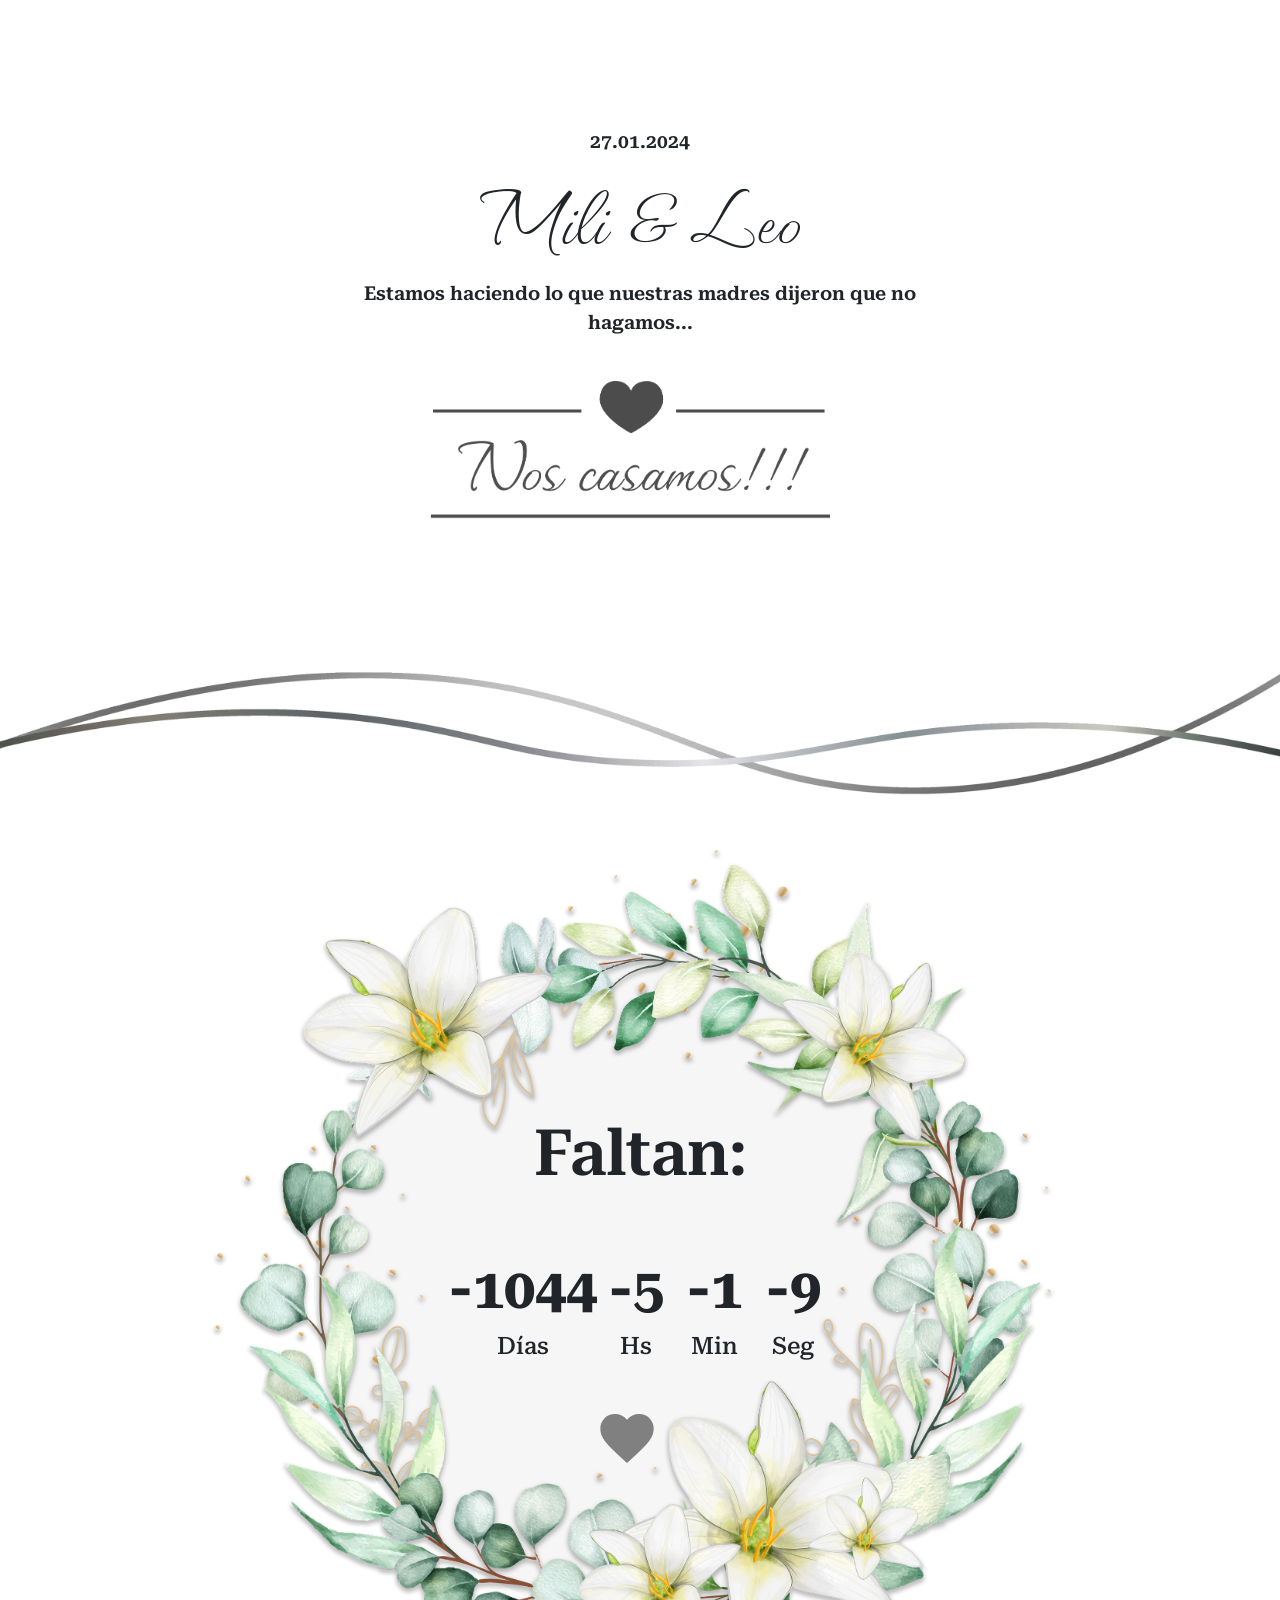
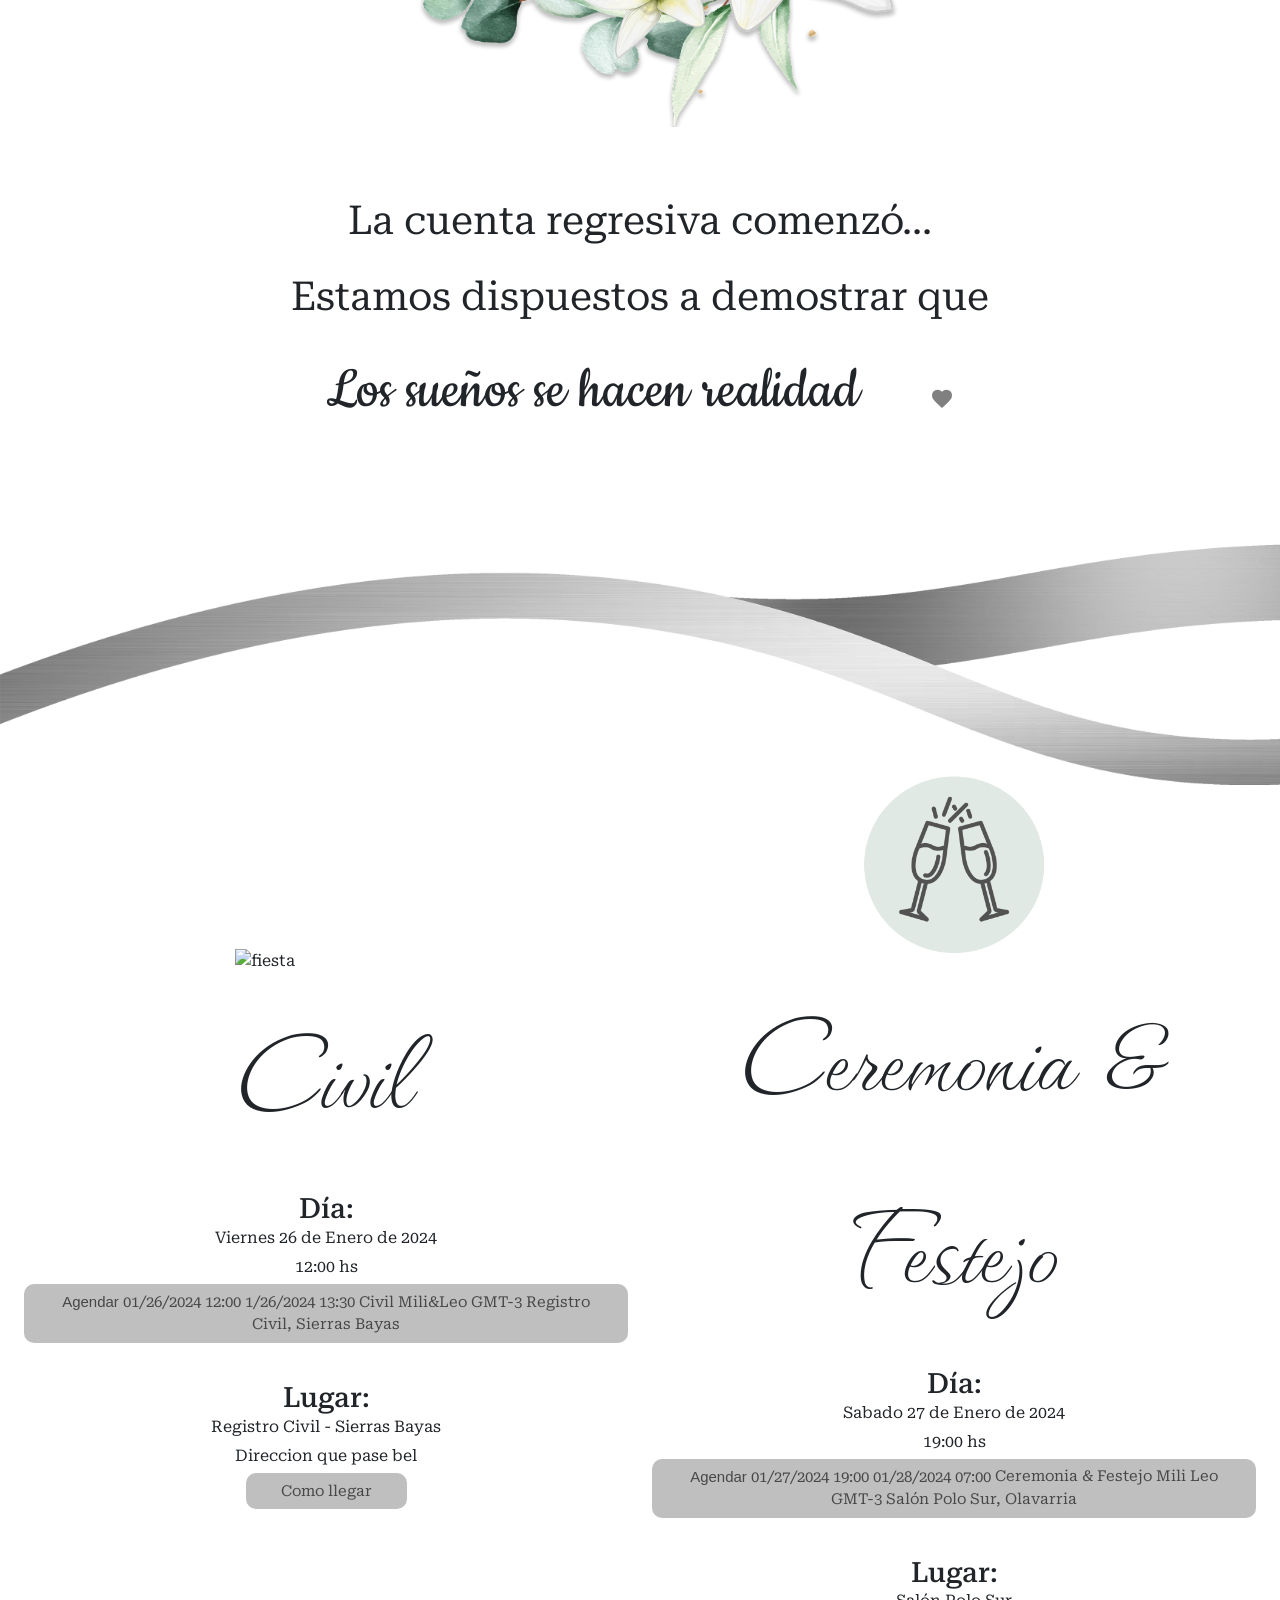
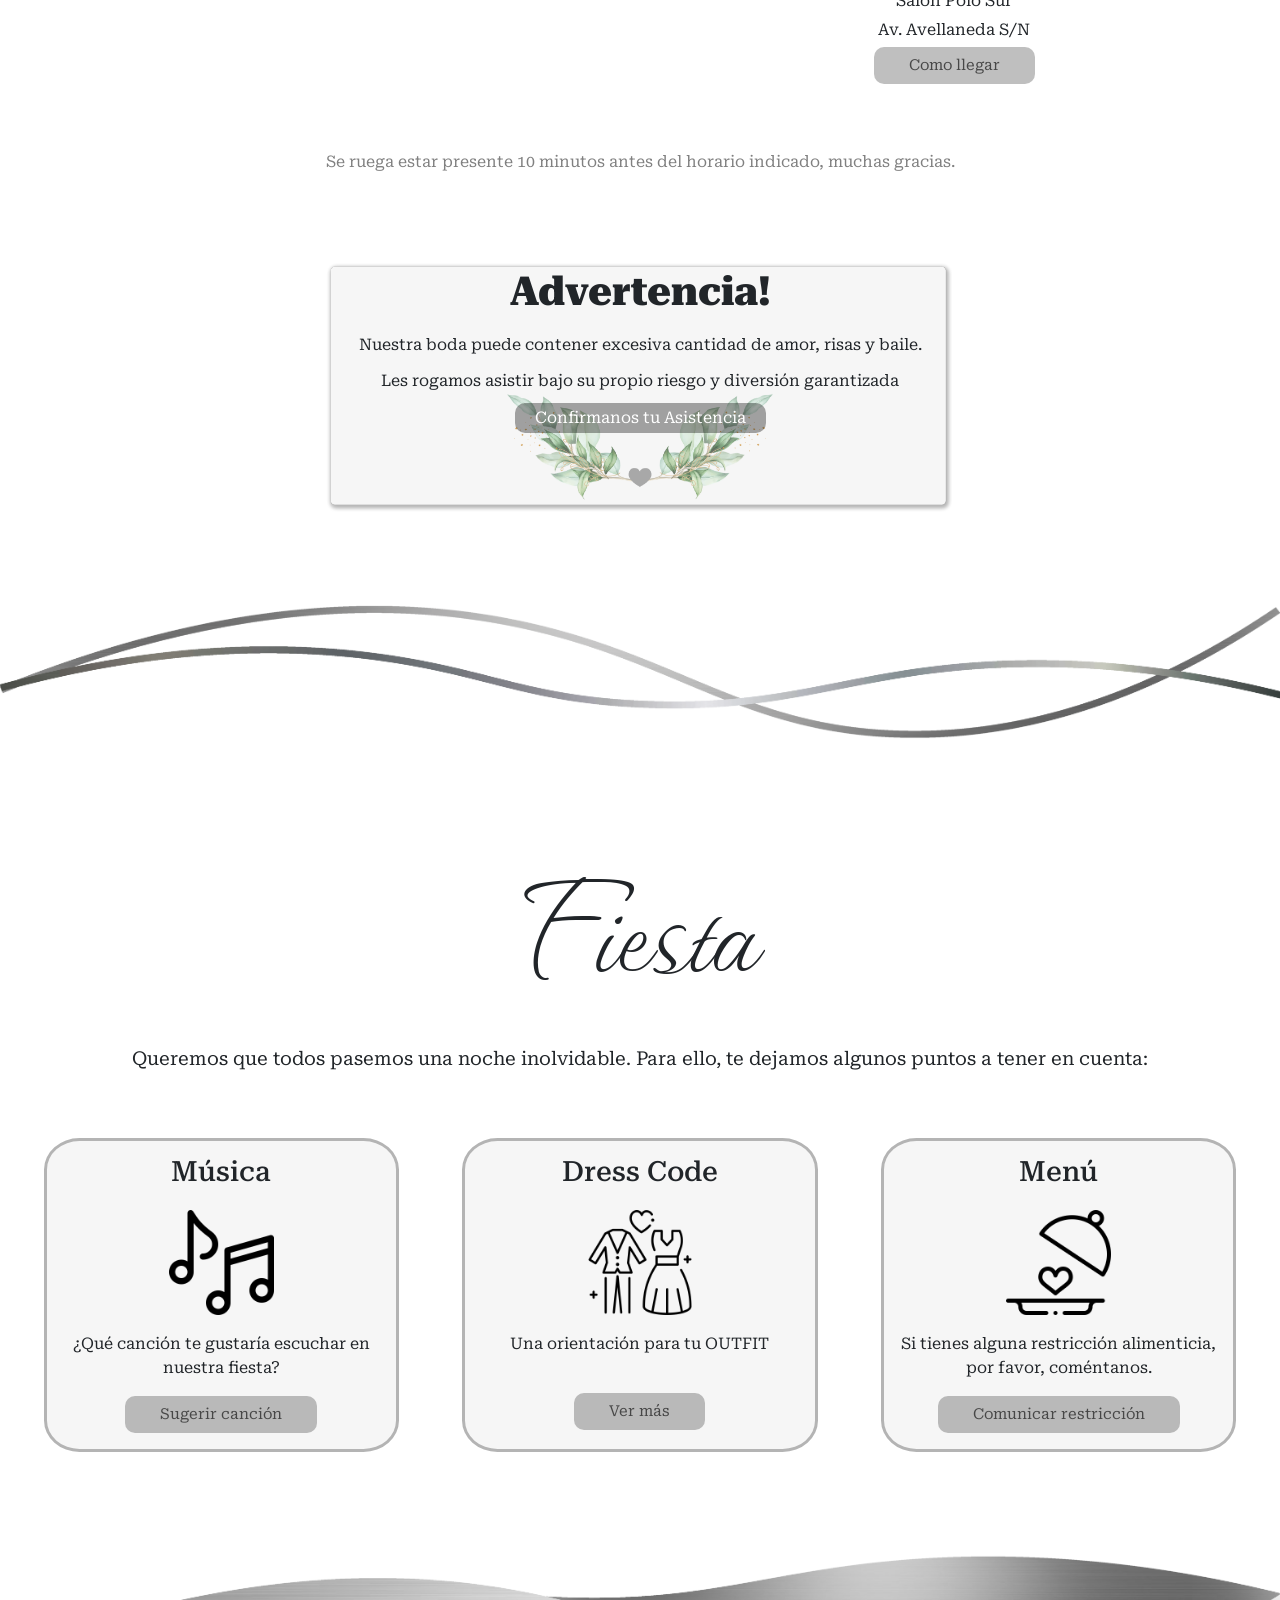
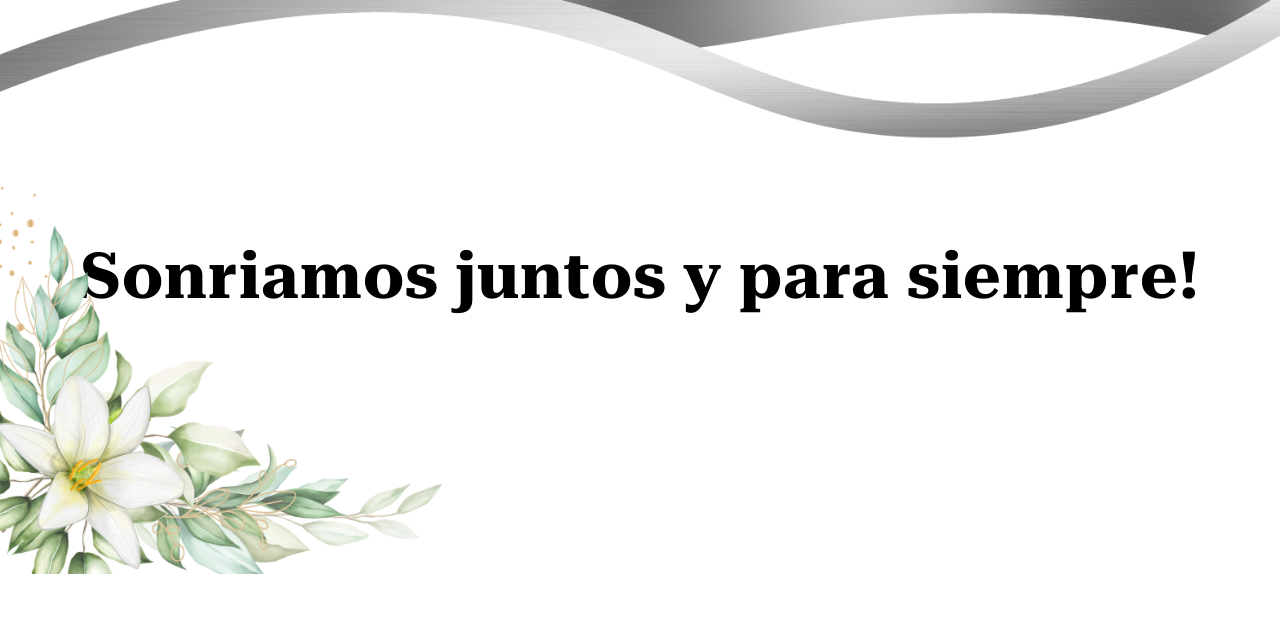
==== index.html @ 37aa529d "Initial commit" ====
<!DOCTYPE html>
<html lang="es">
<head>
    <meta charset="UTF-8">
    <meta name="viewport" content="width=device-width, initial-scale=1.0">
    <title>Mili&Leo</title>
    <link rel="stylesheet" href="css/bootstrap.min.css">
    <link rel="shortcut icon" href="Imagenes/Favicon.png" type="image/x-icon">
    <link rel="preconnect" href="https://fonts.googleapis.com">
    <link rel="preconnect" href="https://fonts.gstatic.com" crossorigin>
    <link rel="preconnect" href="https://fonts.googleapis.com">
<link rel="preconnect" href="https://fonts.gstatic.com" crossorigin>
<link rel="preconnect" href="https://fonts.googleapis.com">
<link rel="preconnect" href="https://fonts.gstatic.com" crossorigin>
<link href="https://fonts.googleapis.com/css2?family=Dancing+Script&family=Roboto+Serif:opsz@8..144&family=Roboto:wght@300&family=Waterfall&family=Cookie&display=swap" rel="stylesheet">
    <link rel="preconnect" href="https://fonts.googleapis.com">
    <link rel="preconnect" href="https://fonts.gstatic.com" crossorigin>
    <!-- AddEvent script -->
    <script type="text/javascript" src="https://cdn.addevent.com/libs/atc/1.6.1/atc.min.js" async defer></script>
    <!-- Include: AddEvent theme css -->
    <link rel="stylesheet" href="https://cdn.addevent.com/libs/atc/themes/fff-theme-6/theme.css" type="text/css" media="all" />
    <link rel="stylesheet" href="estilos.css">
    <link rel="stylesheet" href="mediaquery.css">
</head>
<body>
    <div class="preloader">
        <img src="Imagenes/loader.gif" alt="Loading..." class="preloader-gif">
    </div>
    <section class="portada">
     <div class="portada-container">
            <span class="fecha">
                27.01.2024
            </span>
            <h1 class="nombre">
                Mili & Leo
            </h1>
            <div class="frase">Estamos haciendo lo que nuestras madres dijeron que no hagamos...</div>
            <img src="Imagenes/nos-casamos.png" alt="" class="img-fluid" id="nos-casamos">
        </div>
    </section>
    <section class="contador">
        <div class="timer">
            <div class="contenido">
            <p class="falta">Faltan:</p>
            <div class="container-horario">
                <div class="container-dia">
                    <h3 class="dias">TM</h3>
                    <h4 class="dias-texto">Días</h4>
                </div>
                <div class="container-hora">
                    <h3 class="horas">TM</h3>
                    <h4 class="horas-texto">Hs</h4>
                </div>
                <div class="container-minutos">
                    <h3 class="minutos">TM</h3>
                    <h4 class="minutos-texto">Min</h4>
                </div>
                <div class="container-segundos">
                    <h3 class="segundos">TM</h3>
                    <h4 class="segundos-texto">Seg</h4>
                </div>
            </div>
            <img src="Imagenes/heart.svg" alt="" class="img-fluid" id="heart-icon">
            </div>
        </div>
        <div class="phrases">
            <p class="bottom-timer-prhase">La cuenta regresiva comenzó...</p>
            <p class="bottom-timer-prhase">Estamos dispuestos a demostrar que</p>
            <div class="cookie-div">
                <p  class="cookie">Los sueños se hacen realidad</p>
                <img src="Imagenes/heart.svg" alt="" class="img-fluid" id="heart-icon-phrase">
            </div>
        </div>
    </section>
    <section class="lugares">
        <img src="Imagenes/divisor-image.png" alt="" class="divisor-mq">
        <div class="row container-fluid" id="columnas-lugares">
           <div class="primario col-lg-6 col-md-6 col-sm-12 d-flex flex-column justify-content-center align-items-center" id="container-1">
                <img src="Imagenes/civil3.png" alt="fiesta" class="img-fluid" style="width: 30%; height: auto;">
                <p class="boot-title" id="civil-title">Civil</p>
                <h3 class="dia">
                    Día:
                </h3>
                <p class="dia-exp">
                    Viernes 26 de Enero de 2024
                </p>
                <p class="dia-exp">
                    12:00 hs
                </p>
                <button type="button" class="button-lugares">
                    <div title="Add to Calendar" class="addeventatc" data-styling="none">
                        <span style="color: rgb(71, 71, 71); text-decoration:none; font-size: 15px; font-family: 'Open Sans', sans-serif; font-weight: 500;">Agendar</span>
                        <span class="start">01/26/2024 12:00</span>
                        <span class="end">1/26/2024 13:30</span>
                        <span class="title">Civil Mili&Leo</span>
                        <span class="timezone">GMT-3</span>
                        <span class="location">Registro Civil, Sierras Bayas</span>
                    </div>
                </button>
                <h3 class="lugar">
                    Lugar:
                </h3>
                <p class="lugar-exp">
                    Registro Civil - Sierras Bayas
                </p>
                <p class="direccion">
                    Direccion que pase bel
                </p>
                <a href="https://maps.app.goo.gl/47cMtti1qx45ST428" target="_blank" class="button-lugares-a">
                    <button type="button" class="button-lugares">
                        Como llegar
                    </button>
                </a>
            </div>
            <div class="primario col-lg-6 col-md-6 col-sm-12 d-flex flex-column justify-content-center align-items-center" id="container-2">
                <img src="Imagenes/ceremonia1.png" alt="ceremonia" class="img-fluid" style="width: 30%; height: auto;">
                <p class="boot-title">Ceremonia & Festejo</p>
                <h3 class="dia">
                    Día:
                </h3>
                <p class="dia-exp">
                    Sabado 27 de Enero de 2024
                </p>
                <p class="dia-exp">
                    19:00 hs
                </p>
                <button type="button" class="button-lugares">
                    <div title="Add to Calendar" class="addeventatc" data-styling="none">
                        <span style="color:rgb(71, 71, 71);; text-decoration:none; font-size: 15px; font-family: 'Open Sans', sans-serif; font-weight: 500;">Agendar</span>
                        <span class="start">01/27/2024 19:00</span>
                        <span class="end">01/28/2024 07:00</span>
                        <span class="title">Ceremonia & Festejo Mili Leo</span>
                        <span class="timezone">GMT-3</span>
                        <span class="location">Salón Polo Sur, Olavarria</span>
                    </div>
                </button>
                <h3 class="lugar">
                    Lugar:
                </h3>
                <p class="lugar-exp">
                    Salón Polo Sur
                </p>
                <p class="direc-exp">
                   Av. Avellaneda S/N
                </p>
                <a href="https://maps.app.goo.gl/w1f7Wv3tXp6ydM2b9" target="_blank">
                    <button type="button" class="button-lugares">
                        Como llegar
                    </button>
                </a>

            </div>
        </div>
        <p class="asistencia">Se ruega estar presente 10 minutos antes del horario indicado, muchas gracias.</p>
        <div class="warning">
            <p class="warning-title">Advertencia!</p>
            <p class="warning-description">Nuestra boda puede contener excesiva cantidad de amor, risas y baile.</p>
            <p class="warning-description">Les rogamos asistir bajo su propio riesgo y diversión garantizada</p>
            <a href="https://wa.me/+542284509665" target="_blank">
                <button type="button" class="button-warning">
                    Confirmanos tu Asistencia
                </button>
            </a>  
        </div>
    </section>
    <section class="fiesta">
        <img src="Imagenes/middle-background.png" alt="" class="background-fiesta">
        <div class="fiesta-container">
            <h2 class="fiesta-titulo">Fiesta</h2>
            <p class="fiesta-descripcion">Queremos que todos pasemos una noche inolvidable. Para ello, te dejamos algunos puntos a tener en cuenta:</p>
            <div class="row container-fluid" id="columnas-fiesta">
                <div class="primario col-lg-4 col-md-4 col-sm-12 d-flex flex-column justify-content-center align-items-center" id="cont-fiesta-1">
                    <div class="container-fiesta">
                        <h3 class="title">Música</h3>
                        <img class="img-fluid" src="Imagenes/musica.png" style="width: 30%; margin-bottom: 5%;">
                        <p>¿Qué canción te gustaría escuchar en nuestra fiesta?</p>
                        <a href="https://docs.google.com/spreadsheets/d/1IDUeMhKQA5rpxLl8X-Kp-oGQflWZIFltiNxtpp0yxMY/edit?usp=sharing" target="_blank">
                            <button class="button-lugares">Sugerir canción</button>
                        </a>
                    </div>
                </div>
                <div class="primario col-lg-4 col-md-4 col-sm-12 d-flex flex-column justify-content-center align-items-center" id="cont-fiesta-2">
                    <div class="container-fiesta">
                        <h3 class="title">Dress Code</h3>
                        <img class="img-fluid" src="Imagenes/dress code2.png" style="width: 30%; margin-bottom: 5%;">
                        <p>Una orientación para tu OUTFIT</p>
                        <button type="button" id="button-vermas" class="button-lugares" data-bs-toggle="modal" data-bs-target="#exampleModal">
                            Ver más
                        </button>
                        <div class="modal fade" id="exampleModal" tabindex="-1" aria-labelledby="exampleModalLabel" aria-hidden="true">
                            <div class="modal-dialog">
                            <div class="modal-content">
                                <div class="modal-header">
                                <h1 class="modal-title fs-5" id="exampleModalLabel">DRESS CODE</h1>
                                </div>
                                <div class="modal-body">
                                La modalidad de vestuario es formal.
                                </div>
                                <div class="modal-footer">
                                <button type="button" class="button-lugares" data-bs-dismiss="modal">Cerrar</button>
                                </div>
                            </div>
                            </div>
                        </div>
                    </div>
                </div>
                <div class="primario col-lg-4 col-md-4 col-sm-12 d-flex flex-column justify-content-center align-items-center">   
                        <div class="container-fiesta">
                            <h3 class="title">Menú</h3>
                            <img class="img-fluid" src="Imagenes/Comida.png" style="width: 30%; margin-bottom: 5%;">
                            <p>Si tienes alguna restricción alimenticia, por favor, coméntanos.</p>
                            <a href="https://wa.me/+542284509665" target="_blank">
                                <button class="button-lugares">Comunicar restricción</button>
                            </a>
                        </div>
                    </div>
                </div>
        </div>
    </section>
    <section class="foot">
        <img src="Imagenes/divisor-image.png" alt="" class="img-fluid" id="first-footer-img">
        <p class="descripcion-footer">
            Sonriamos juntos y para siempre!
        </p>
        <img src="Imagenes/flor-15.png" alt="" class="img-fluid" id="footer-img">
    </section>

    <script src="js/bootstrap.min.js"></script>    
    <script src="script.js"></script>

</body>
</html>
---- estilos.css ----
*{
    margin: 0;
    padding: 0;
    box-sizing: border-box;
    font-family: 'Roboto Serif', serif;
}

.preloader {
    position: fixed;
    top: 0;
    left: 0;
    width: 100%;
    height: 100vh;
    background-color: #fff;
    display: flex;
    justify-content: center;
    align-items: center;
    z-index: 9999;
}

.preloader-gif {
    height: 80%;
}

.content {
    display: none;
}

.portada {
    height: 100vh;
    background-image: url(Imagenes/portada-background.jpg);
    background-size: cover;
    height: 100%;
    background-position: center;
    display: flex;
    flex-direction: column;
    justify-content: center;
    align-items: center;
    margin-bottom: 2%;
}


.portada-container{
    padding-top: 10%;
    padding-bottom: 10%;
    display: flex;
    align-items: center;
    justify-content: center;
    flex-direction: column;
}

.frase,
.fecha{
    font-family: 'Roboto Serif', serif;
    width: 80%;
    text-align: center;
    font-size: 1.2em;
    font-weight: 600;
    letter-spacing: 4%;
}

.frase{
    width: 50%;
}

.nombre{
    font-family: 'Waterfall', cursive;
    font-size: 6rem;
}

#nos-casamos{
    height: 40%;
    width: 40%;
}

.contador {
    margin-top: -6.5%;
    background-image: url(Imagenes/second-background.png);
    background-size: 100% 100%;
    background-position: center;
    display: flex;
    flex-direction: column;
    justify-content: center;
    align-items: center;
}

.phrases{
    display: flex;
    flex-direction: column;
}


.timer {
    background-image: url(Imagenes/time-circle.png);
    background-size: contain;
    background-repeat: no-repeat;
    background-position: center center;
    width: 100%;
    height: 100%;
    padding-top: 20%;
    padding-bottom: 20%;
    margin-top: 15%;
    display: flex;
    justify-content: center;
    align-items: center;
    flex-direction: column;
    margin-bottom: 5%;

}

.contenido{
    display: flex;
    flex-direction: column;
    align-items: center;
    width: 100%;
}

.falta{
    font-weight: 600;
    font-size: 4rem;
}

.container-horario{
    display: flex;
    justify-content: space-between;
    width: 30%;
    margin: 3% 0;
    text-align: center;
}

.container-dia,
.container-hora,
.container-minutos,
.container-segundos {
    width: 40%;
    text-align: center;
}

.dias, .horas, .minutos, .segundos{
    font-size: 3.5rem;
    font-weight: 700;
}

#heart-icon{
    fill: gray;
    width: 7%;
    padding-right: 2%;
}

.bottom-timer-prhase{
    font-family: 'Roboto Serif', serif;
    font-size: 2.5rem;
    letter-spacing: 2%;
    text-align: center;
}

.cookie-div{
    display: flex;
    flex-direction: row;
    justify-content: space-around;
}

.cookie{
    font-family: 'Cookie', cursive;
    font-size: 4rem;
}

.lugares{
    margin-top: 5%;
    background-image: url(Imagenes/section-lugares.jpg);
    background-size: cover;
    display: flex;
    flex-direction: column;
    align-items: center;
    justify-content: center;
    padding-top: 20%;
}

.divisor-mq{
    display: none;
}

.boot-title{
    font-family: 'Waterfall', cursive;
    font-size: 8rem;
    text-align: center;
}

#columnas-lugares{
    display: flex;
    justify-content: space-evenly;
}

.api-change{
    color: white;
}

.button-lugares{
    background-color: rgba(0, 0, 0, 0.25);
    border: none;
    text-decoration: none;
    color: rgb(71, 71, 71);
    padding: 7px 35px;
    border-radius: 10px;
    margin-bottom: 1rem;
    transition: 0.25s;
    font-size: 15px;
}

.button-lugares:hover{
    background-color: rgba(0, 0, 0, 0.45);
    text-decoration: none;
}

.button-lugares:active{
    background-color: rgba(0, 0, 0, 0.65);
    text-decoration: none;
}

.button-lugares-a{
    color: white;
    text-decoration: none;
}

.lugares p{
    margin-bottom: 5px;
}

.lugares h3{
    margin-bottom: 0px;
    margin-top: 22px;
}

.asistencia{
    align-self: center;
    vertical-align:middle;
    font-size: 1rem;
    margin: 50px;
    color: gray;
}

.warning{
    width: 50%;
    background-image: url(Imagenes/warning.png);
    background-position: center;
    background-size: contain;
    background-repeat: no-repeat;
    display: flex;
    flex-direction: column;
    align-items: center;
    margin-top: 5%;
    padding-bottom: 6%;
}

.warning-title{
    font-weight: 800;
    font-size: 2.5rem;
    padding-top: 3%;
}

.warning-description{
    margin-top: 1%;
}

.button-warning{
    margin-top: 2%;
    margin-bottom: 6%;
    background-color: rgba(0, 0, 0, 0.35);
    color: white;
    border: none;
    border-radius: 10px;
    padding: 3px 20px;
}


.background-fiesta{
    width: 100%;
    margin-top: 6%;
    margin-bottom: 6%;
}

.fiesta{
    background-color: white;
    padding-bottom: 8%;
}

.fiesta-container{
    display: flex;
    flex-direction: column;
    align-items: center;
    justify-content: center;
}

.fiesta-titulo{
    font-size: 10rem;
    margin-bottom: 2%;
    font-family: 'Waterfall', cursive;
}

.fiesta-descripcion{
    font-size: 1.2rem;
    margin-bottom: 5%;
}

.container-fiesta{
    background-color: rgba(246, 246, 246, 1);
    display: flex;
    border: rgb(180, 180, 180);
    border-style: solid;
    flex-direction: column;
    align-items: center;
    justify-content:start;
    border-radius: 10%;
    width: 90%;
    flex: 1;
}

.title{
    padding-top: 4%;
    padding-bottom: 4%;
}

.container-fiesta p{
    padding-left: 2%;
    padding-right: 2%;
    text-align: center;
}

#button-vermas{
    margin-top: 6%;
}

.descripcion-footer{
    font-weight: 700;
    margin: 0;
    text-align: center;
    font-size: 4rem;
    color: black;
    padding: 7% 5%;
    letter-spacing: 1.2px;
}

#footer-img{
    width: 35%;
    margin-top: -20%;
}
---- mediaquery.css ----
@media (max-width: 767px) {
    .preloader {
        position: fixed;
        top: 0;
        left: 0;
        height: 100vh;
        background-color: #fff;
        display: flex;
        justify-content: center;
        align-items: center;
        z-index: 9999;
    }
    
    .preloader-gif {
        height: 50%;
    }
    .portada{
        margin-bottom: 0;
        height: 100vh;
        background-image: url(Imagenes/portada-celu.jpg);
        background-size: cover;
        height: 100%;
        background-position: center;
        display: flex;
        flex-direction: column;
        justify-content: center;
        align-items: center;
        margin-bottom: 2%;
    }
    
    .portada-container{
        height: 100vh;
        padding-top: 25%;
        font-size: 1.2rem;
        text-align: center;
        margin-top: -15%;
    }

    .nombre{
        font-size: 5rem;
    }

    #nos-casamos{
        width: 90%;
        height: 30%;
        margin-top: -5%;
    }

    .frase{
        font-size: 0.7em;
        letter-spacing: 1.5px;
        padding: 5px 40px;
        width: 80%;
    }
    .fecha{
        font-size: 1.1em;
    }

    .contador {
        margin-top: -15%;
        padding-top: 15%;
    }

    .timer {
        padding-top: 20%;
        width: 100%;
        height: 100%;
        background-size: contain;
    }

    .contenido{
        display: flex;
        flex-direction: column;
        padding: 20%;
        width: 100%;
        text-align: center;
        align-items: center;
        justify-content: center;
    }

    .falta{
        font-size: 1.5rem;
        padding-left: 4%;
        margin-bottom: 0;
        margin-top: -4%;
    }

    .container-horario{
        width: 70%;
    }
    
    
    #heart-icon{
        fill: gray;
        width: 10%;
        margin-top: 0;
        padding: 0;
    }

    .container-dia,
    .container-hora,
    .container-minutos,
    .container-segundos {
        width: 50%;
        letter-spacing: 0.5px;
    }

    .dias, .horas, .minutos, .segundos{
        font-size: 1.4rem;
    }

    h4{
        font-size: 1rem;
    }
     
    #heart-icon-phrase{
        width: 10%;
        padding-left: 2%;
    }

    .phrases{
        width: 100%;
    }

    .bottom-timer-prhase{
        font-size: 1.1rem;
    }

    .cookie{
        font-size: 2.3rem;
        margin-bottom: 0;
    }

    .lugares{
        padding-top: 10%;
        background: none;
    }

    .divisor-mq{
        display: block;
        width: 100%;
        margin-bottom: 10%;
    }

    .boot-title{
        font-size: 5rem;
        line-height: 0.8;
    }

    #civil-title{
        margin-top: 4%;
    }

    h3.dia{
        margin-top: 5%;
    }

    #container-1{
        margin-bottom: 20%;
    }

    #container-2{
        margin-bottom: 5%;
    }

    .asistencia{
        text-align: center;
        margin-top: 5%;
    }

    .warning{
        padding: 5% 1%;
        align-items: center;
        text-align: center;
        width: 90%;
        background-image: url(Imagenes/warningcelu.png);
        background-size: cover;
    }

    .warning-title{
        font-size: 1.8rem;
    }

    .warning-description{
        font-size: 1rem;
        padding: 0% 3%;
    }

    .button-warning{
        margin: 1%;
        font-size: 1rem;
        width: 100%;
        margin-bottom: 30%;
    }



    .background-fiesta{
       margin-top: 20%;
       margin-bottom: 20%;

    }

    .fiesta-titulo{
        font-size: 6rem;
    }

    .fiesta-descripcion{
        text-align: center;
        padding: 5% 5%;
        font-size: 1rem;
    }

    #cont-fiesta-1, #cont-fiesta-2{
        margin-bottom: 10%;
    }

    .foot{
        margin-top: 20%;
        width: 100%;
        height: 100%;

    }

    #first-footer-img{
        width: 100%;
    }

    #footer-img{
        width: 70%;
        margin-top: -22%;
    }

    .descripcion-footer{
        margin-top: 10%;
        font-size: 1rem;
        text-align: center;
    }

}

@media (min-width: 768px) and (max-width: 1024px) {
    .preloader {
        position: fixed;
        top: 0;
        left: 0;
        height: 100vh;
        background-color: #fff;
        display: flex;
        justify-content: center;
        align-items: center;
        z-index: 9999;
    }
    
    .preloader-gif {
        height: 50%;
    }
    .portada{
        margin-bottom: 0;
        height: 100vh;
        background-image: url(Imagenes/portada-celu.jpg);
        background-size: cover;
        height: 100%;
        background-position: center;
        display: flex;
        flex-direction: column;
        justify-content: center;
        align-items: center;
        margin-bottom: 2%;
    }
    
    .portada-container{
        height: 100vh;
        font-size: 1.2rem;
        text-align: center;
    }

    .nombre{
        font-size: 7rem;
    }

    #nos-casamos{
        width: 80%;
        height: 40%;
    }

    .frase{
        font-size: 1.4rem;
        letter-spacing: 1.5px;
        padding: 5px 40px;
        width: 80%;
    }
    .fecha{
        font-size: 1.5rem;
    }

    .contador {
        margin-top: -12%;
        padding-top: 15%;
    }

    .timer {
        padding-top: 20%;
        width: 100%;
        height: 100%;
        background-size: contain;
        padding-bottom: 5%;
    }

    .contenido{
        display: flex;
        flex-direction: column;
        padding: 20%;
        padding-top: 10%;
        width: 100%;
        text-align: center;
        align-items: center;
        justify-content: center;
    }

    .falta{
        font-size: 2rem;
        padding-left: 4%;
        margin-bottom: 0;
        margin-top: -4%;
    }

    .container-horario{
        width: 70%;
    }
    
    
    #heart-icon{
        fill: gray;
        width: 10%;
        margin-top: 0;
        padding: 0;
    }

    .container-dia,
    .container-hora,
    .container-minutos,
    .container-segundos {
        width: 50%;
        letter-spacing: 0.5px;
    }

    .dias, .horas, .minutos, .segundos{
        font-size: 2.5rem;
    }

    h4{
        font-size: 2rem;
    }
     
    #heart-icon-phrase{
        width: 10%;
        padding-left: 2%;
    }

    .phrases{
        width: 100%;
    }

    .bottom-timer-prhase{
        font-size: 2rem;
    }

    .cookie{
        font-size: 4rem;
        margin-bottom: 0;
    }

    .cookie-div{
        align-self: center;
        width: 80%;
    }

    .lugares{
        padding-top: 10%;
        background: none;
    }

    .divisor-mq{
        display: block;
        width: 100%;
        margin-bottom: 10%;
    }

    .boot-title{
        font-size: 5rem;
        line-height: 0.8;
    }

    #civil-title{
        margin-top: 4%;
    }


    #container-1, #container-2 {
        margin-bottom: 10%;
    }

    .asistencia{
        text-align: center;
        margin-top: -5%;
    }

    .warning{
        width: 100%;
    }

    .warning-title{
        margin-top: 5%;
        font-size: 2rem;
    }

    .warning-description{
        text-align: center;
        font-size: 1.3rem;
        width: 88%;
    }

    .button-warning{
        margin: 1%;
        font-size: 1.5rem;
        width: 100%;
        margin-bottom: 30%;
    }

    .background-fiesta{
       margin-top: 10%;
       margin-bottom: 5%;

    }

    .fiesta-titulo{
        font-size: 9rem;
    }

    .fiesta-descripcion{
        text-align: center;
        padding: 3% 3%;
        font-size: 1.5rem;
    }


    .fiesta .button-lugares{
        font-size: 0.8rem;
        align-self: center;
        padding: 4% 10%;
    }

    .foot{
        margin-top: 10%;
        width: 100%;
        height: 100%;

    }

    #first-footer-img{
        width: 100%;
    }

    #footer-img{
        width: 70%;
        margin-top: -22%;
    }

    .descripcion-footer{
        margin-top: 10%;
        font-size: 2rem;
        text-align: center;
    }
  }
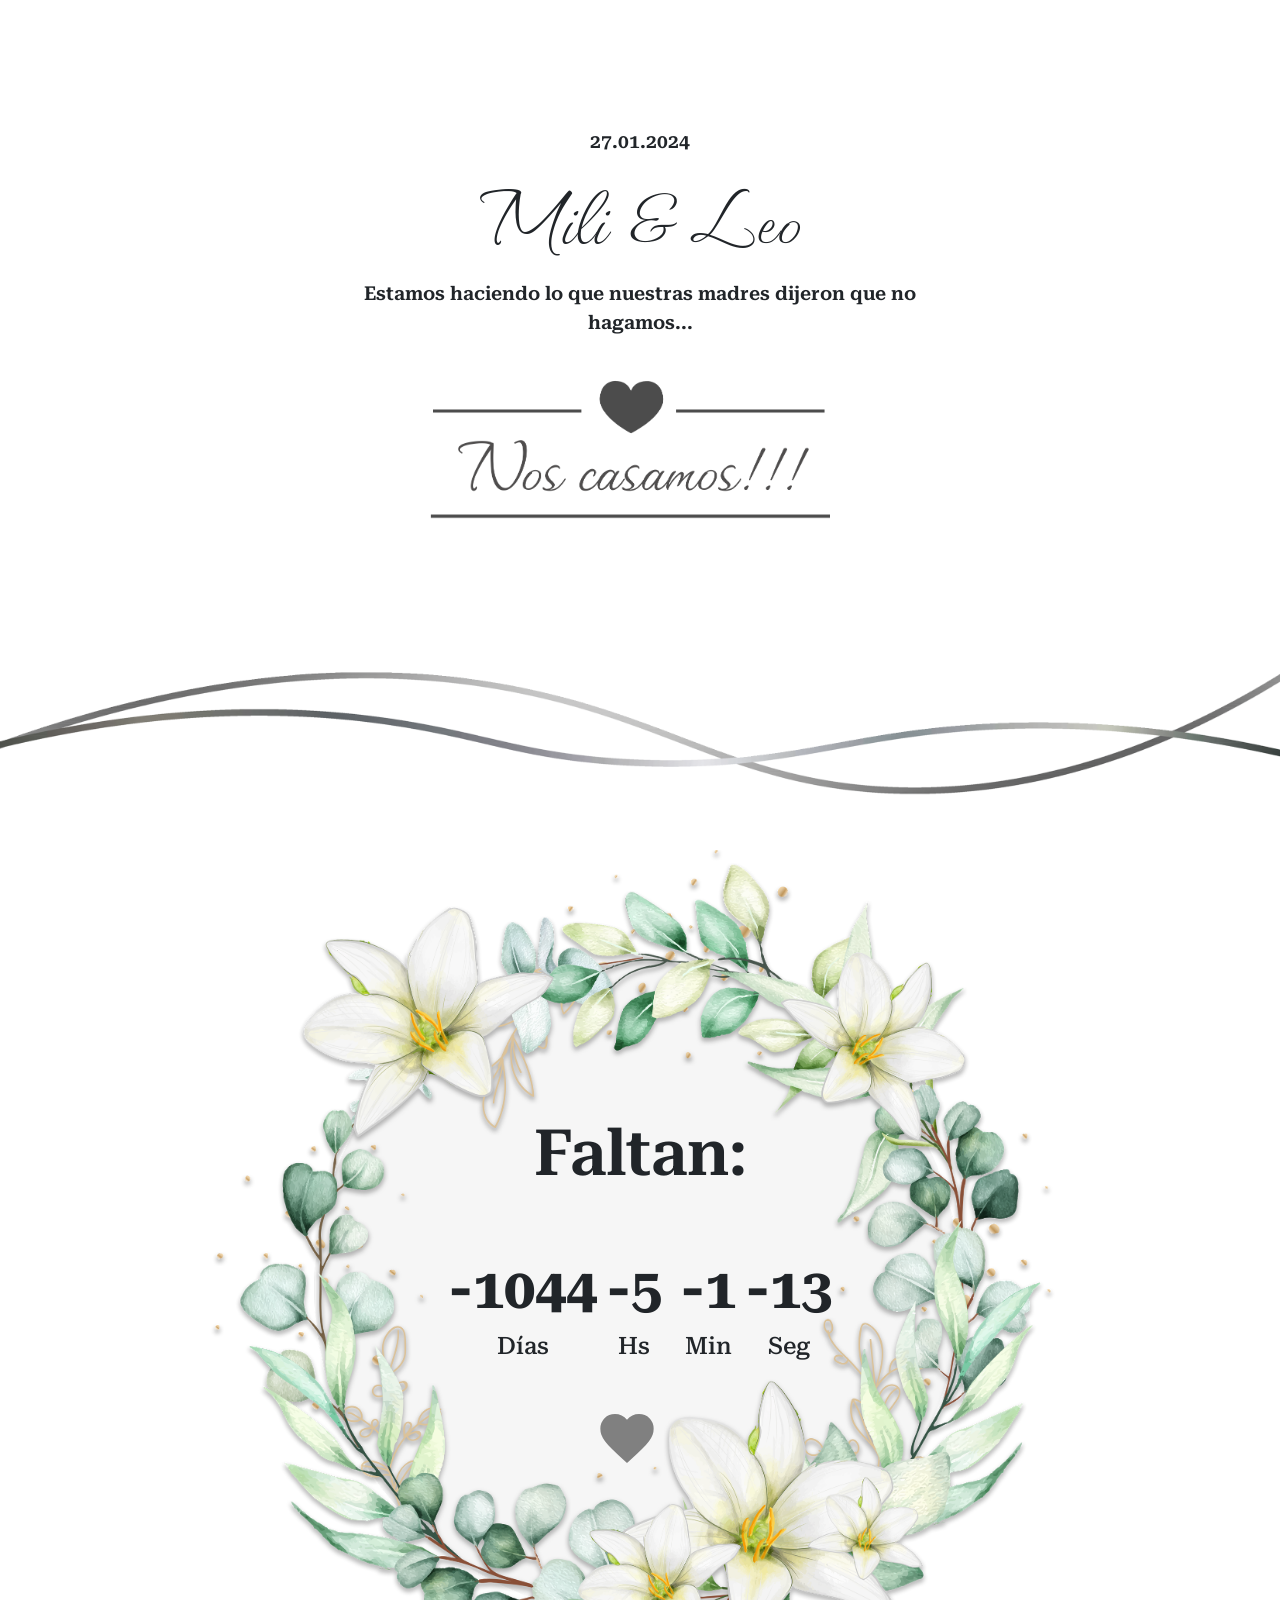
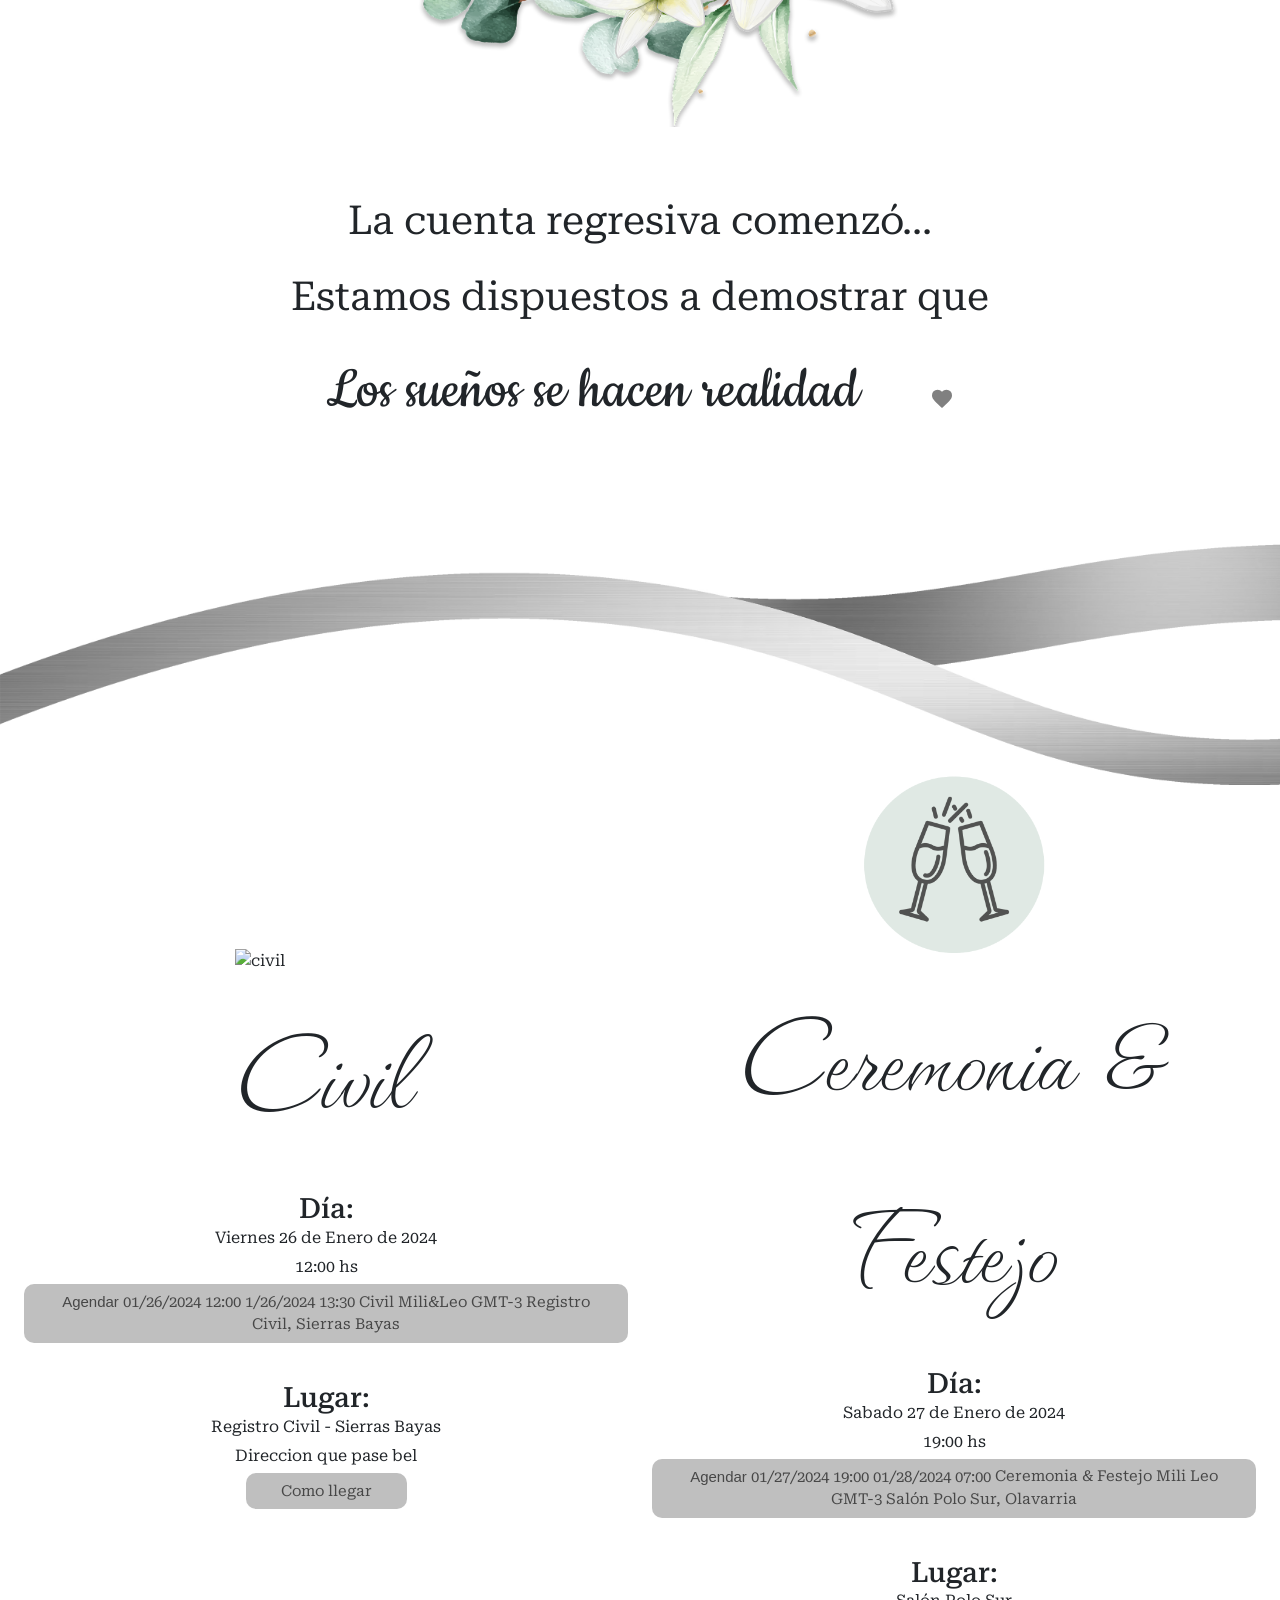
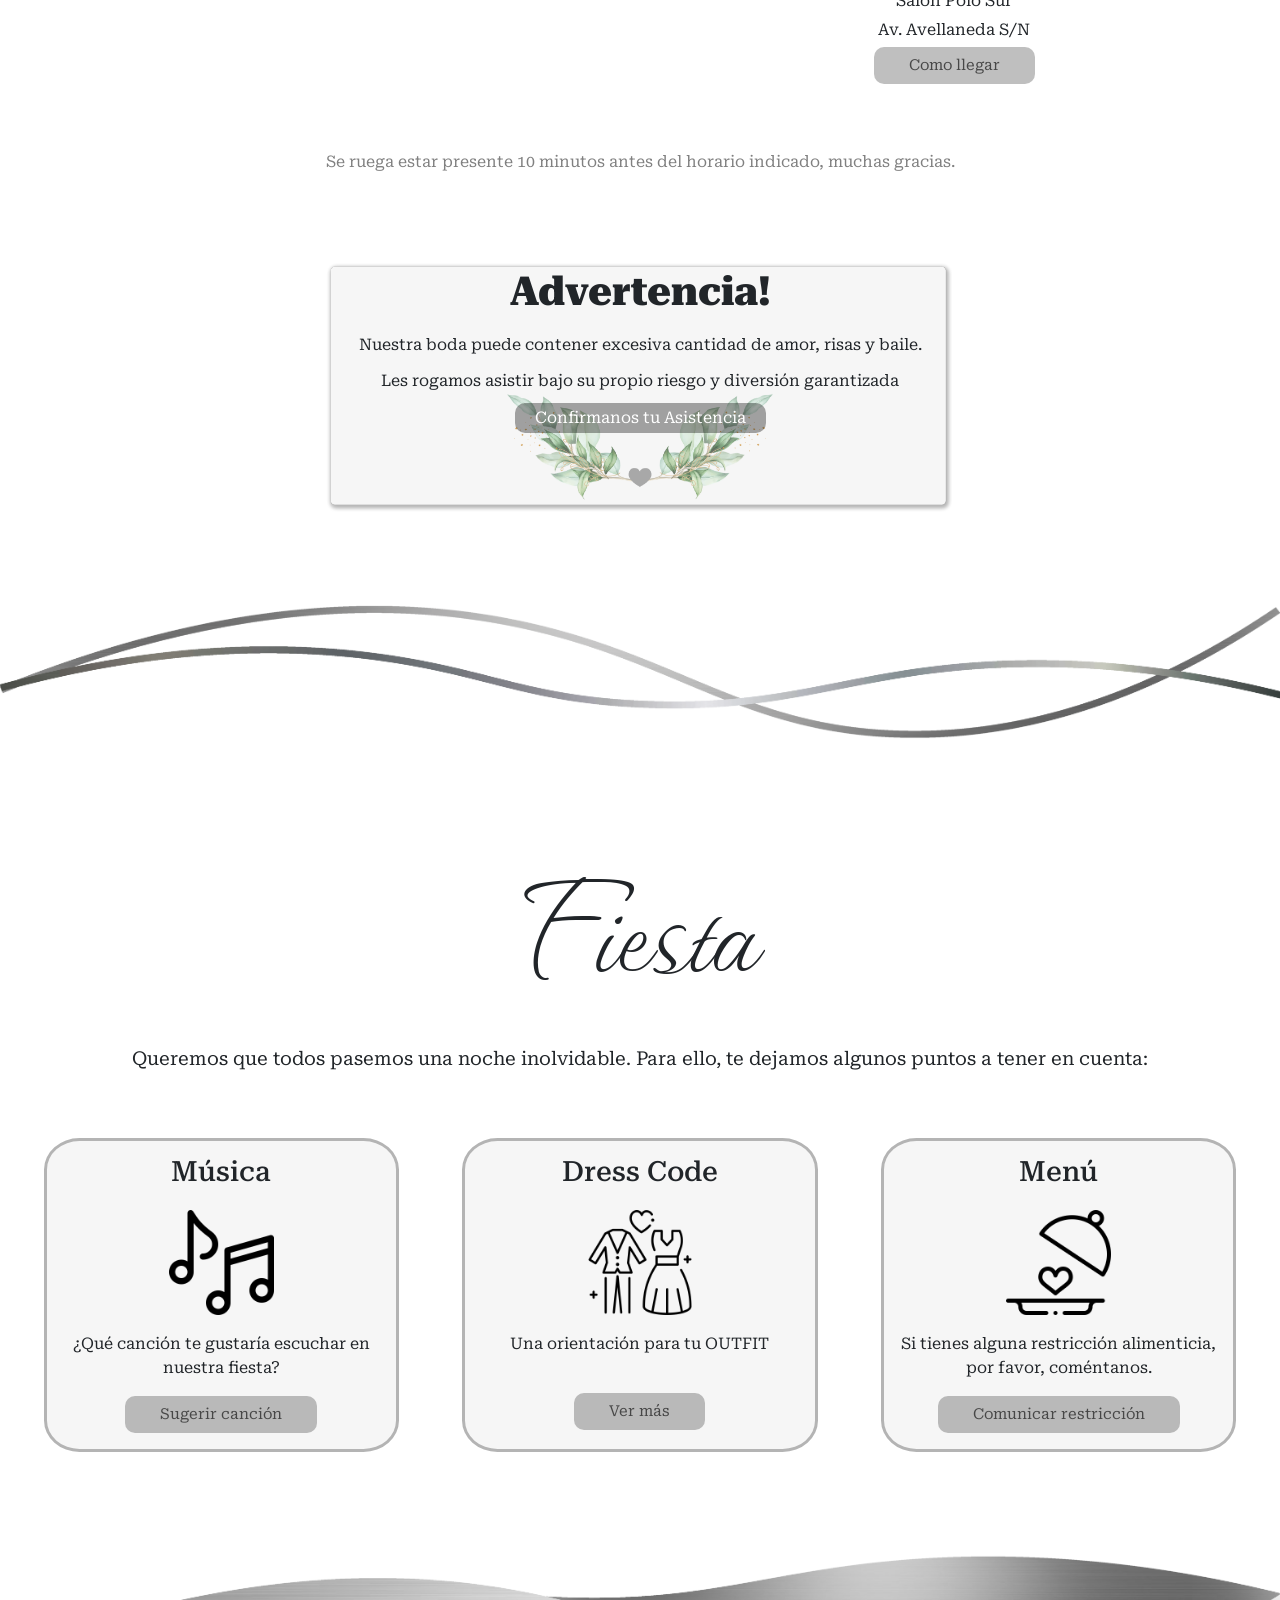
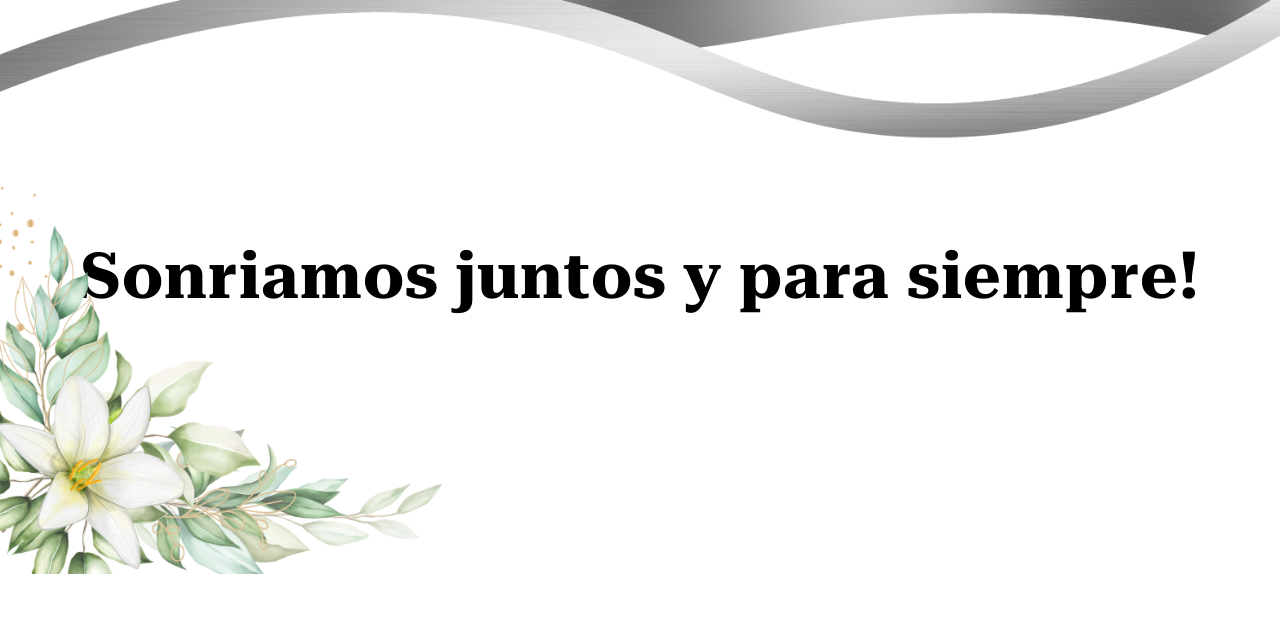
==== commit 14fbf5cf: "a" ====
--- a/index.html
+++ b/index.html
@@ -76,7 +76,7 @@
         <img src="Imagenes/divisor-image.png" alt="" class="divisor-mq">
         <div class="row container-fluid" id="columnas-lugares">
            <div class="primario col-lg-6 col-md-6 col-sm-12 d-flex flex-column justify-content-center align-items-center" id="container-1">
-                <img src="Imagenes/civil3.png" alt="fiesta" class="img-fluid" style="width: 30%; height: auto;">
+                <img src="Imagenes/civil.png" alt="civil" class="img-fluid" style="width: 30%; height: auto;">
                 <p class="boot-title" id="civil-title">Civil</p>
                 <h3 class="dia">
                     Día:
--- a/mediaquery.css
+++ b/mediaquery.css
@@ -34,6 +34,7 @@
         font-size: 1.2rem;
         text-align: center;
         margin-top: -15%;
+        margin-bottom: 15%;
     }
 
     .nombre{
@@ -62,10 +63,10 @@
     }
 
     .timer {
-        padding-top: 20%;
-        width: 100%;
-        height: 100%;
+        height: 50vh;
         background-size: contain;
+        padding: 0;
+        margin: 0;
     }
 
     .contenido{
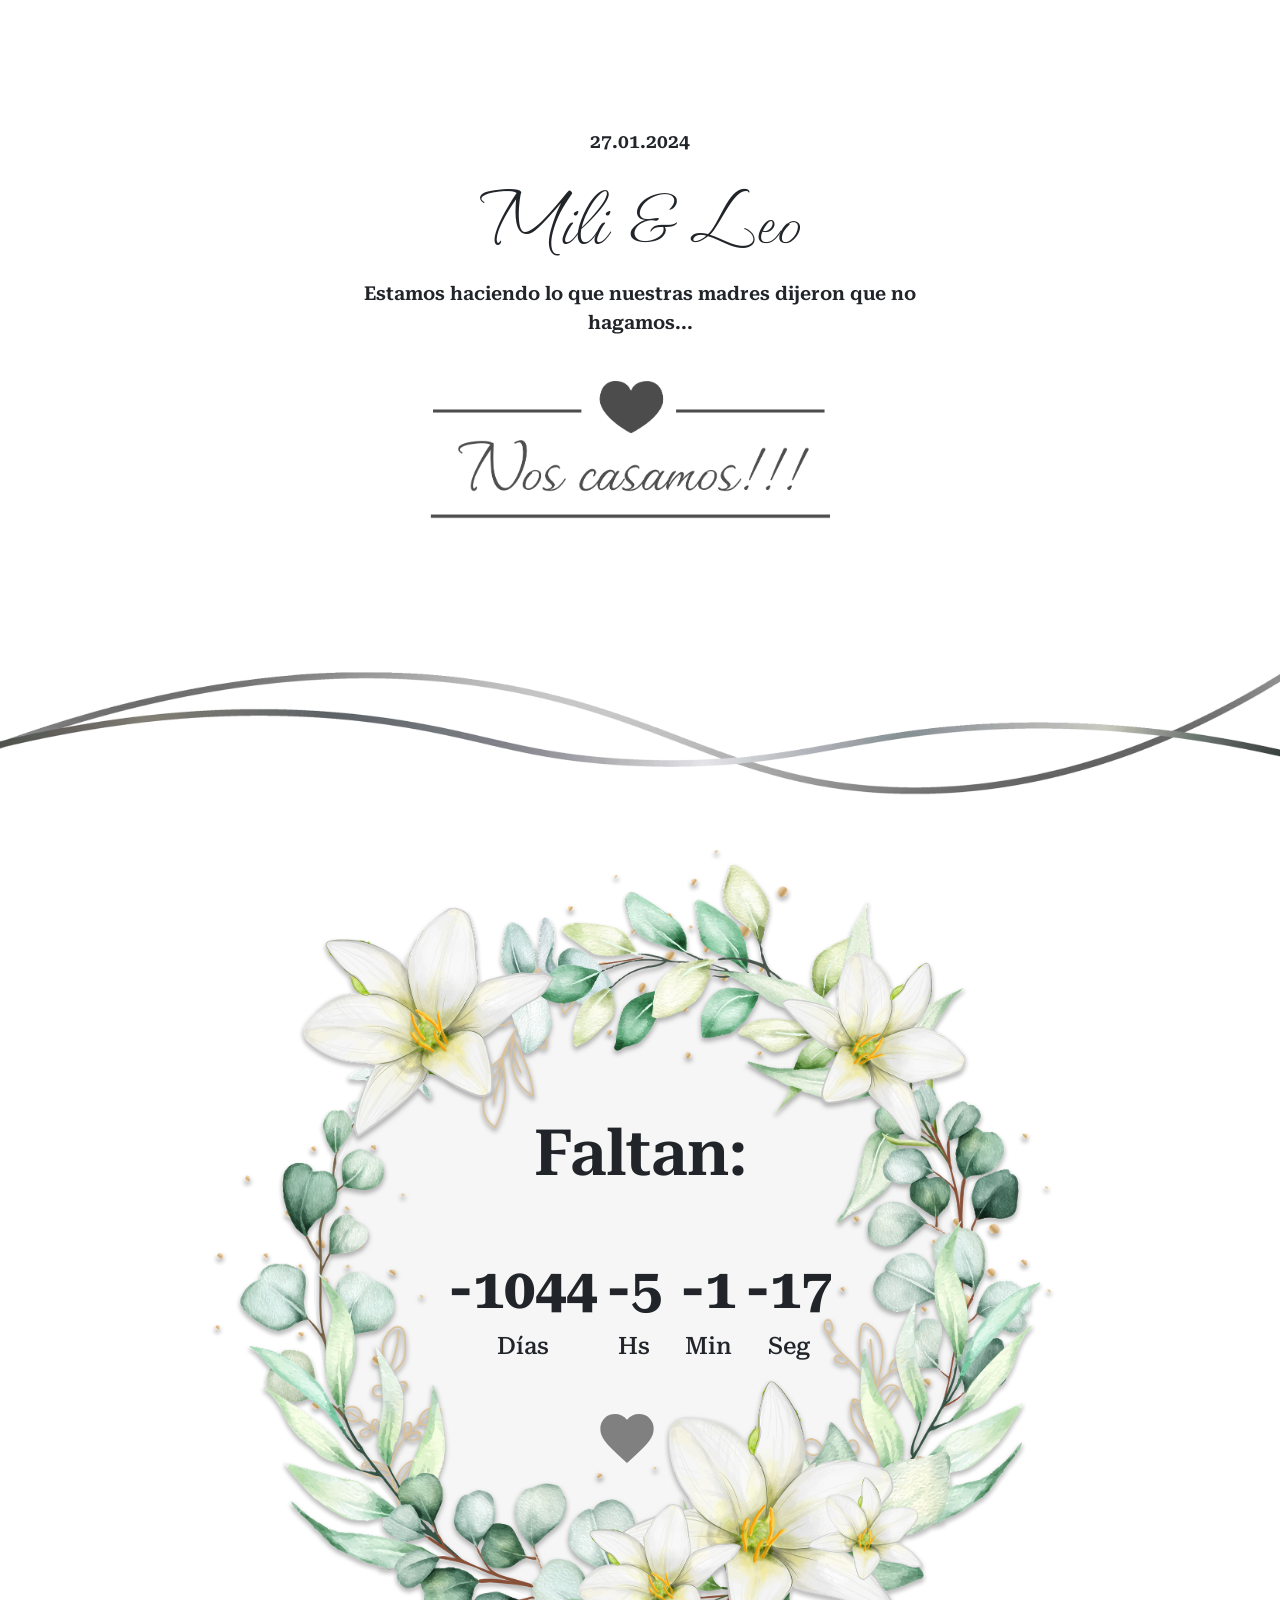
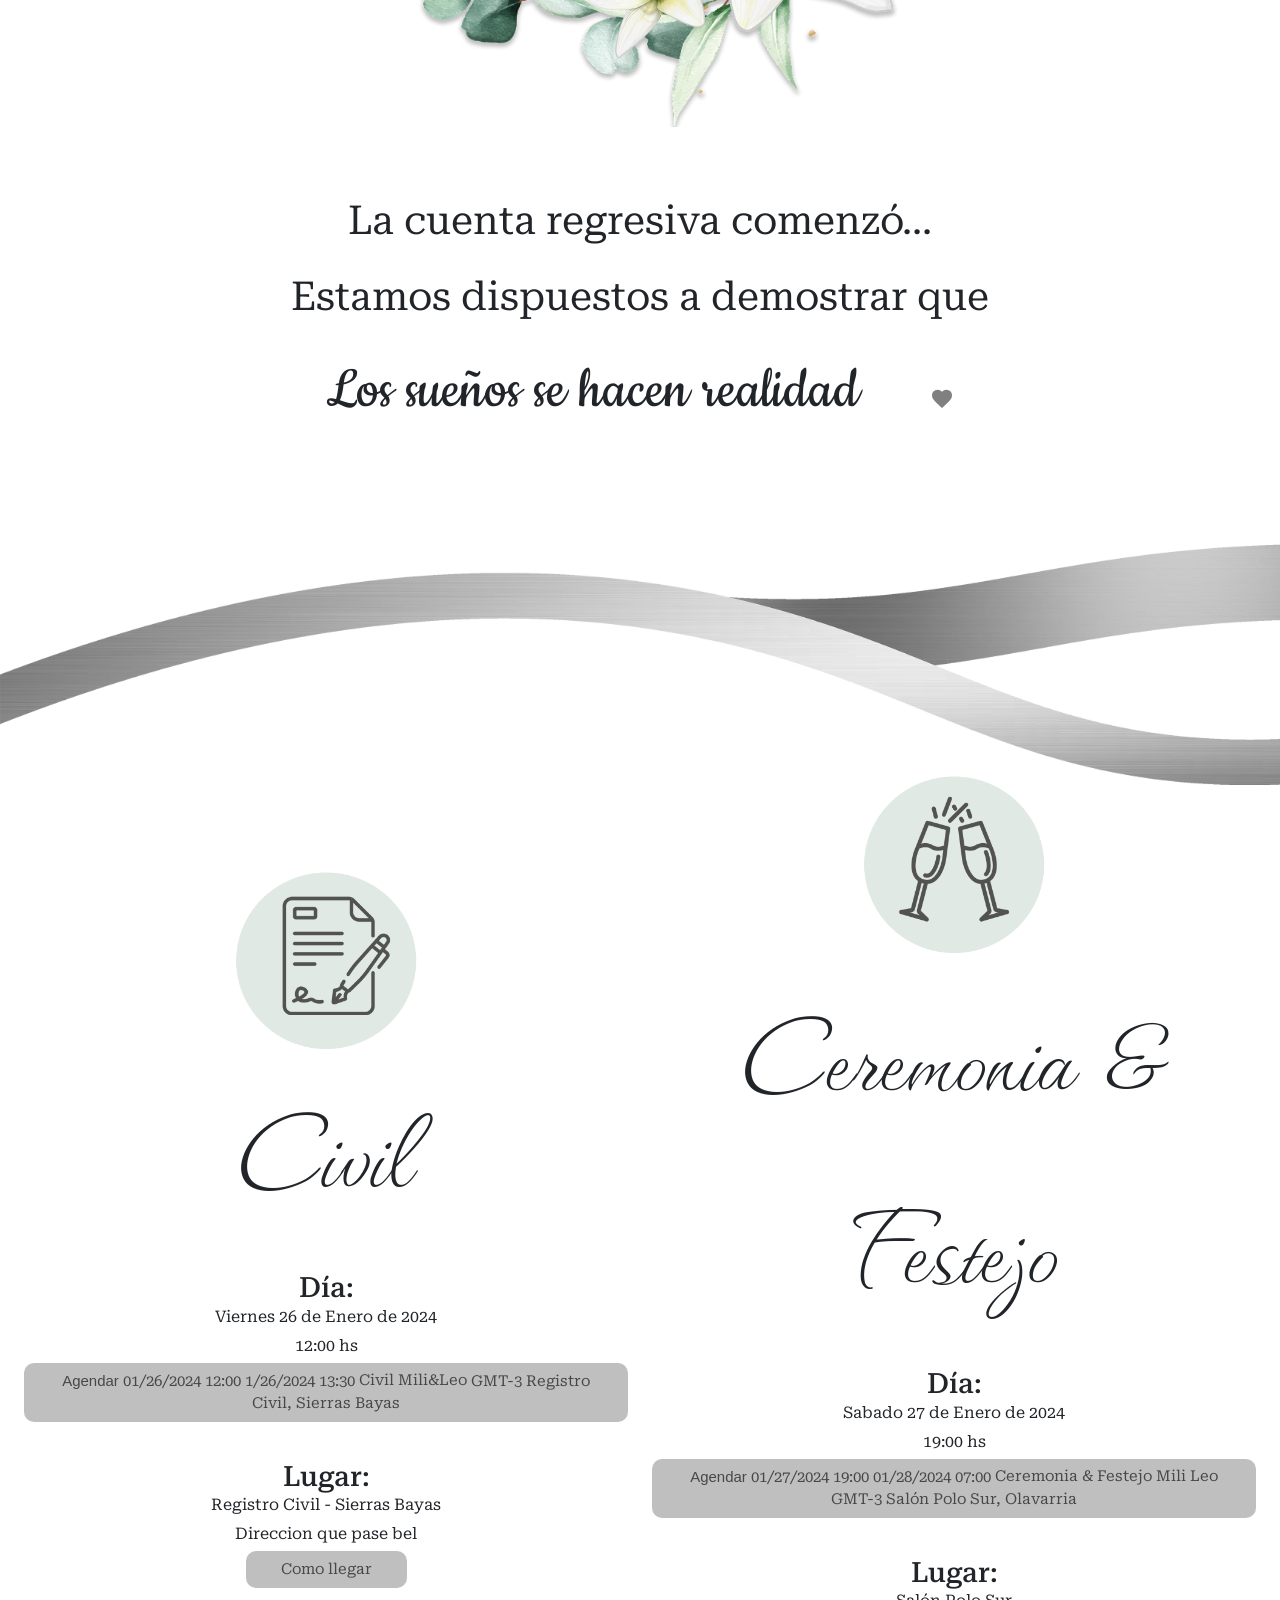
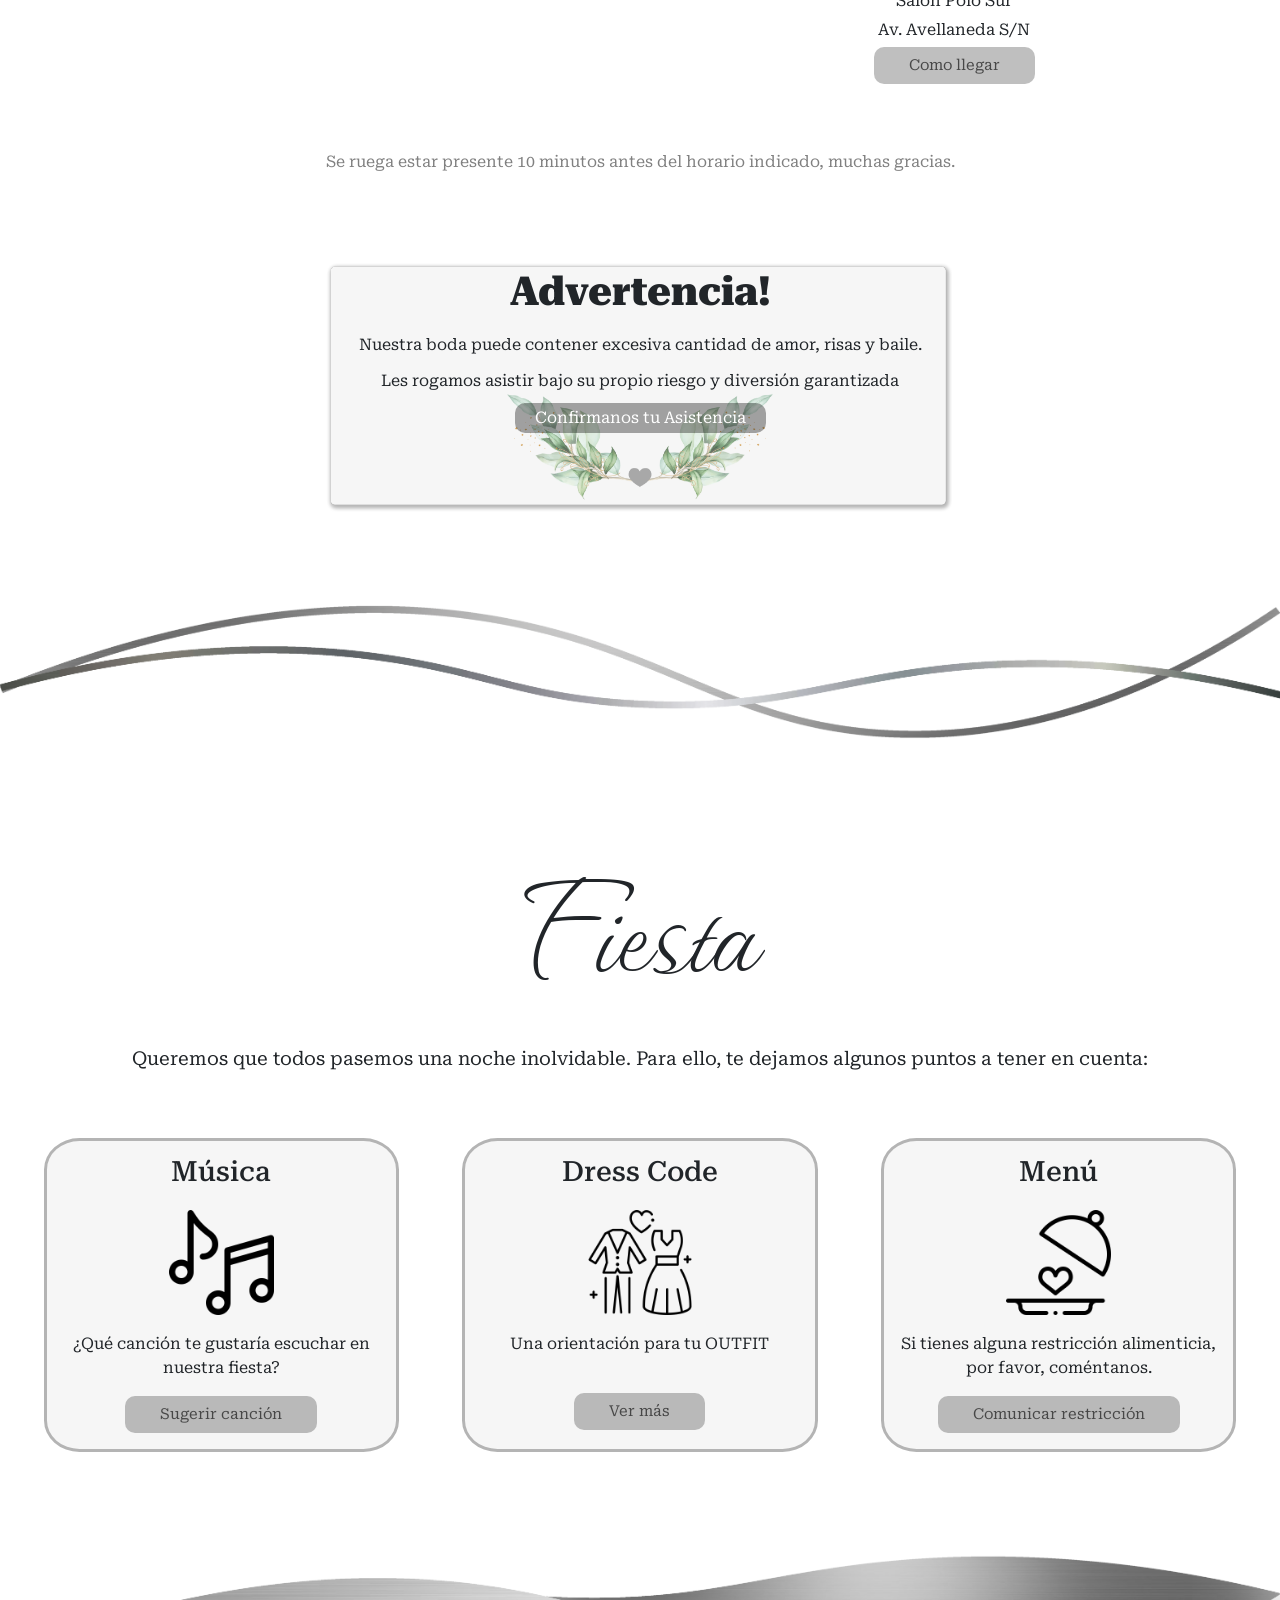
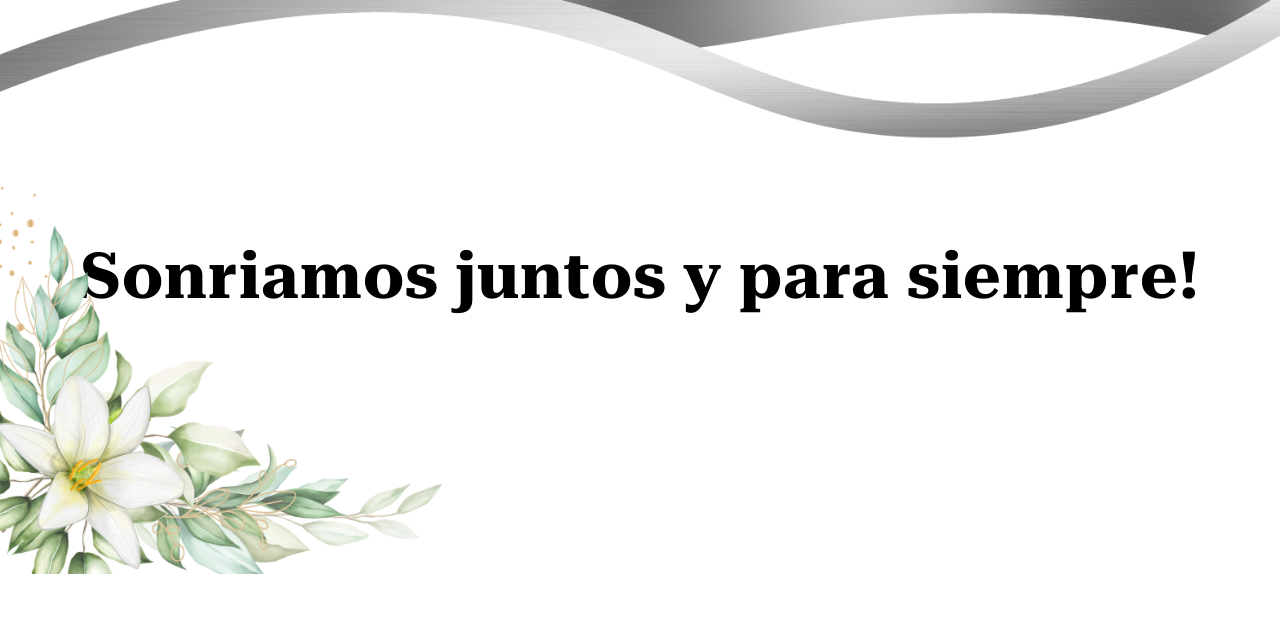
==== commit 06d65dfc: "2" ====
--- a/index.html
+++ b/index.html
@@ -76,7 +76,7 @@
         <img src="Imagenes/divisor-image.png" alt="" class="divisor-mq">
         <div class="row container-fluid" id="columnas-lugares">
            <div class="primario col-lg-6 col-md-6 col-sm-12 d-flex flex-column justify-content-center align-items-center" id="container-1">
-                <img src="Imagenes/civil.png" alt="civil" class="img-fluid" style="width: 30%; height: auto;">
+                <img src="Imagenes/civil2.png" alt="civil" class="img-fluid" style="width: 30%; height: auto;">
                 <p class="boot-title" id="civil-title">Civil</p>
                 <h3 class="dia">
                     Día:
--- a/mediaquery.css
+++ b/mediaquery.css
@@ -63,16 +63,19 @@
     }
 
     .timer {
+        margin-top: 10%;
         height: 50vh;
         background-size: contain;
         padding: 0;
-        margin: 0;
+        display: flex;
+        align-items: center;
+        justify-content: center;
     }
 
     .contenido{
         display: flex;
         flex-direction: column;
-        padding: 20%;
+        padding: 0% 20%;
         width: 100%;
         text-align: center;
         align-items: center;
@@ -233,8 +236,8 @@
     }
 
     .descripcion-footer{
-        margin-top: 10%;
-        font-size: 1rem;
+        margin-top: 5%;
+        font-size: 1.5rem;
         text-align: center;
     }
 
@@ -303,7 +306,7 @@
     .timer {
         padding-top: 20%;
         width: 100%;
-        height: 100%;
+        height: 100vh;
         background-size: contain;
         padding-bottom: 5%;
     }
@@ -466,6 +469,7 @@
     #footer-img{
         width: 70%;
         margin-top: -22%;
+        z-index: -999;
     }
 
     .descripcion-footer{
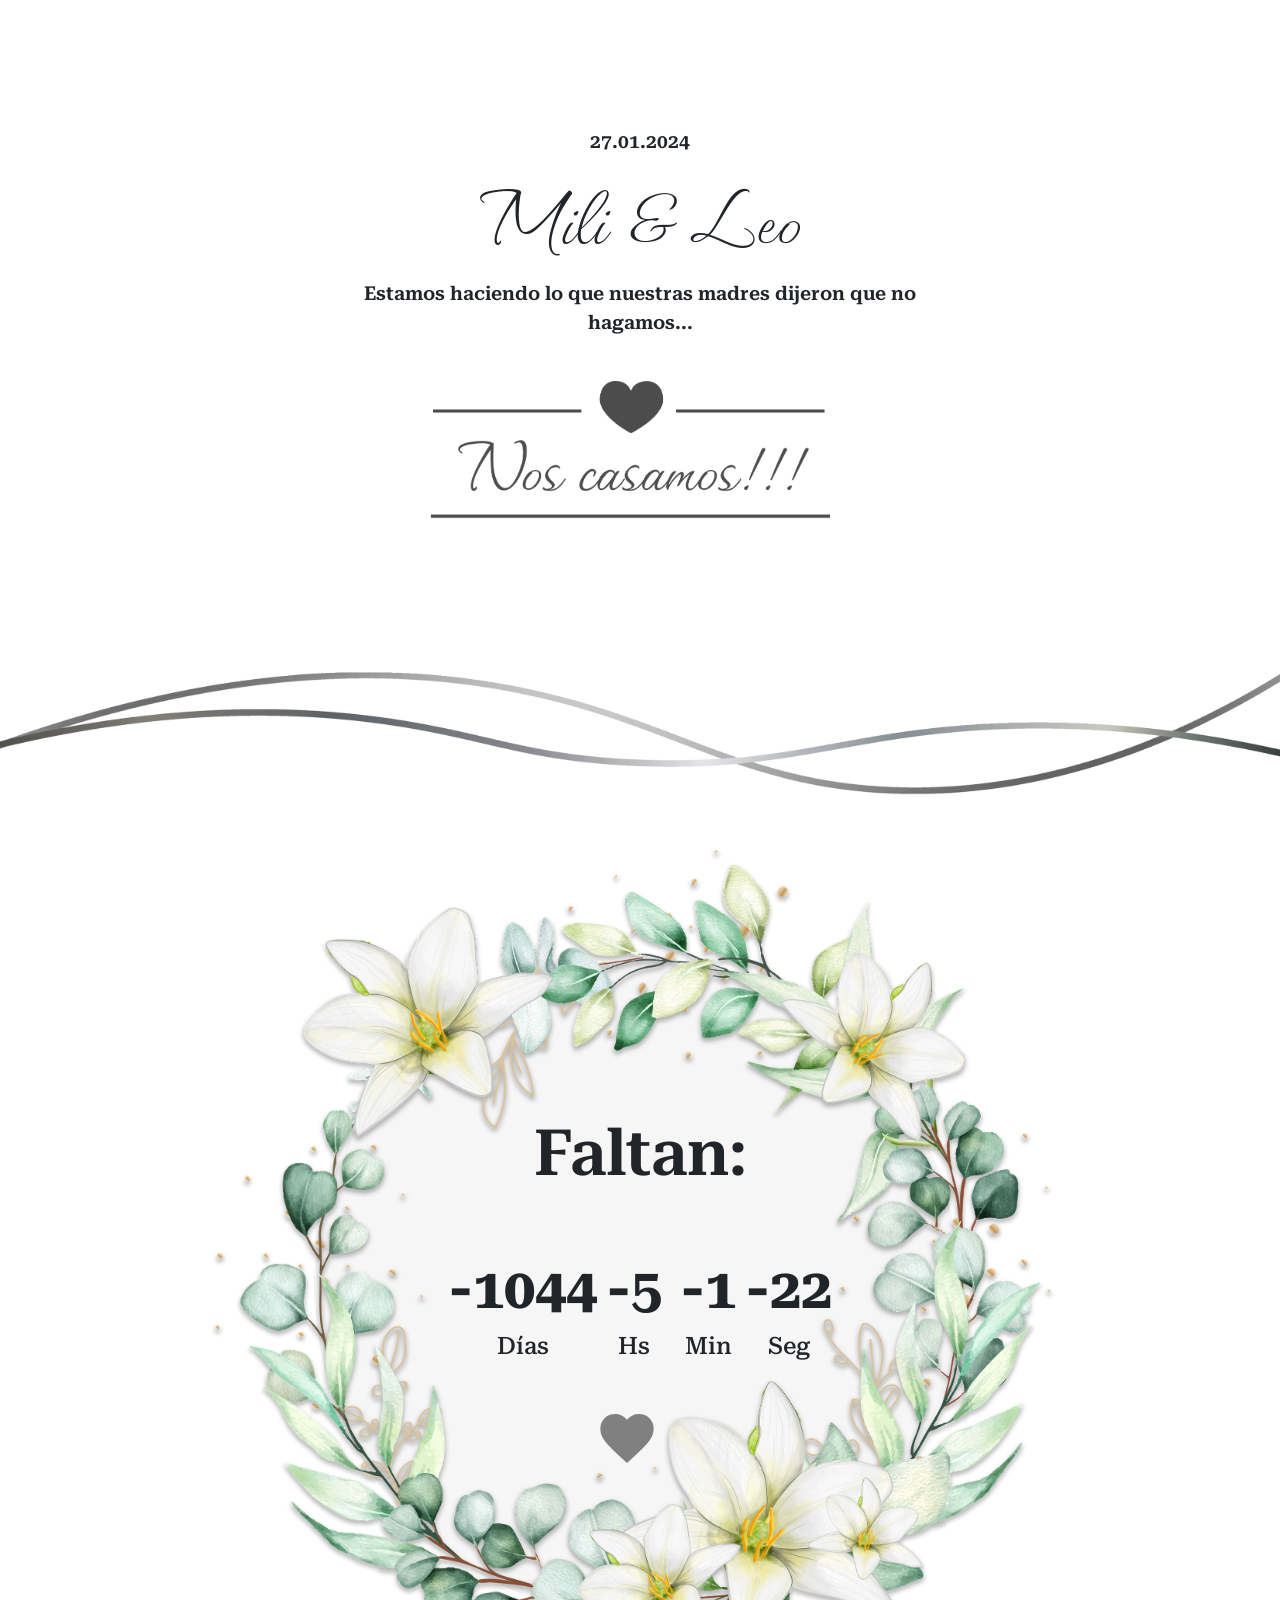
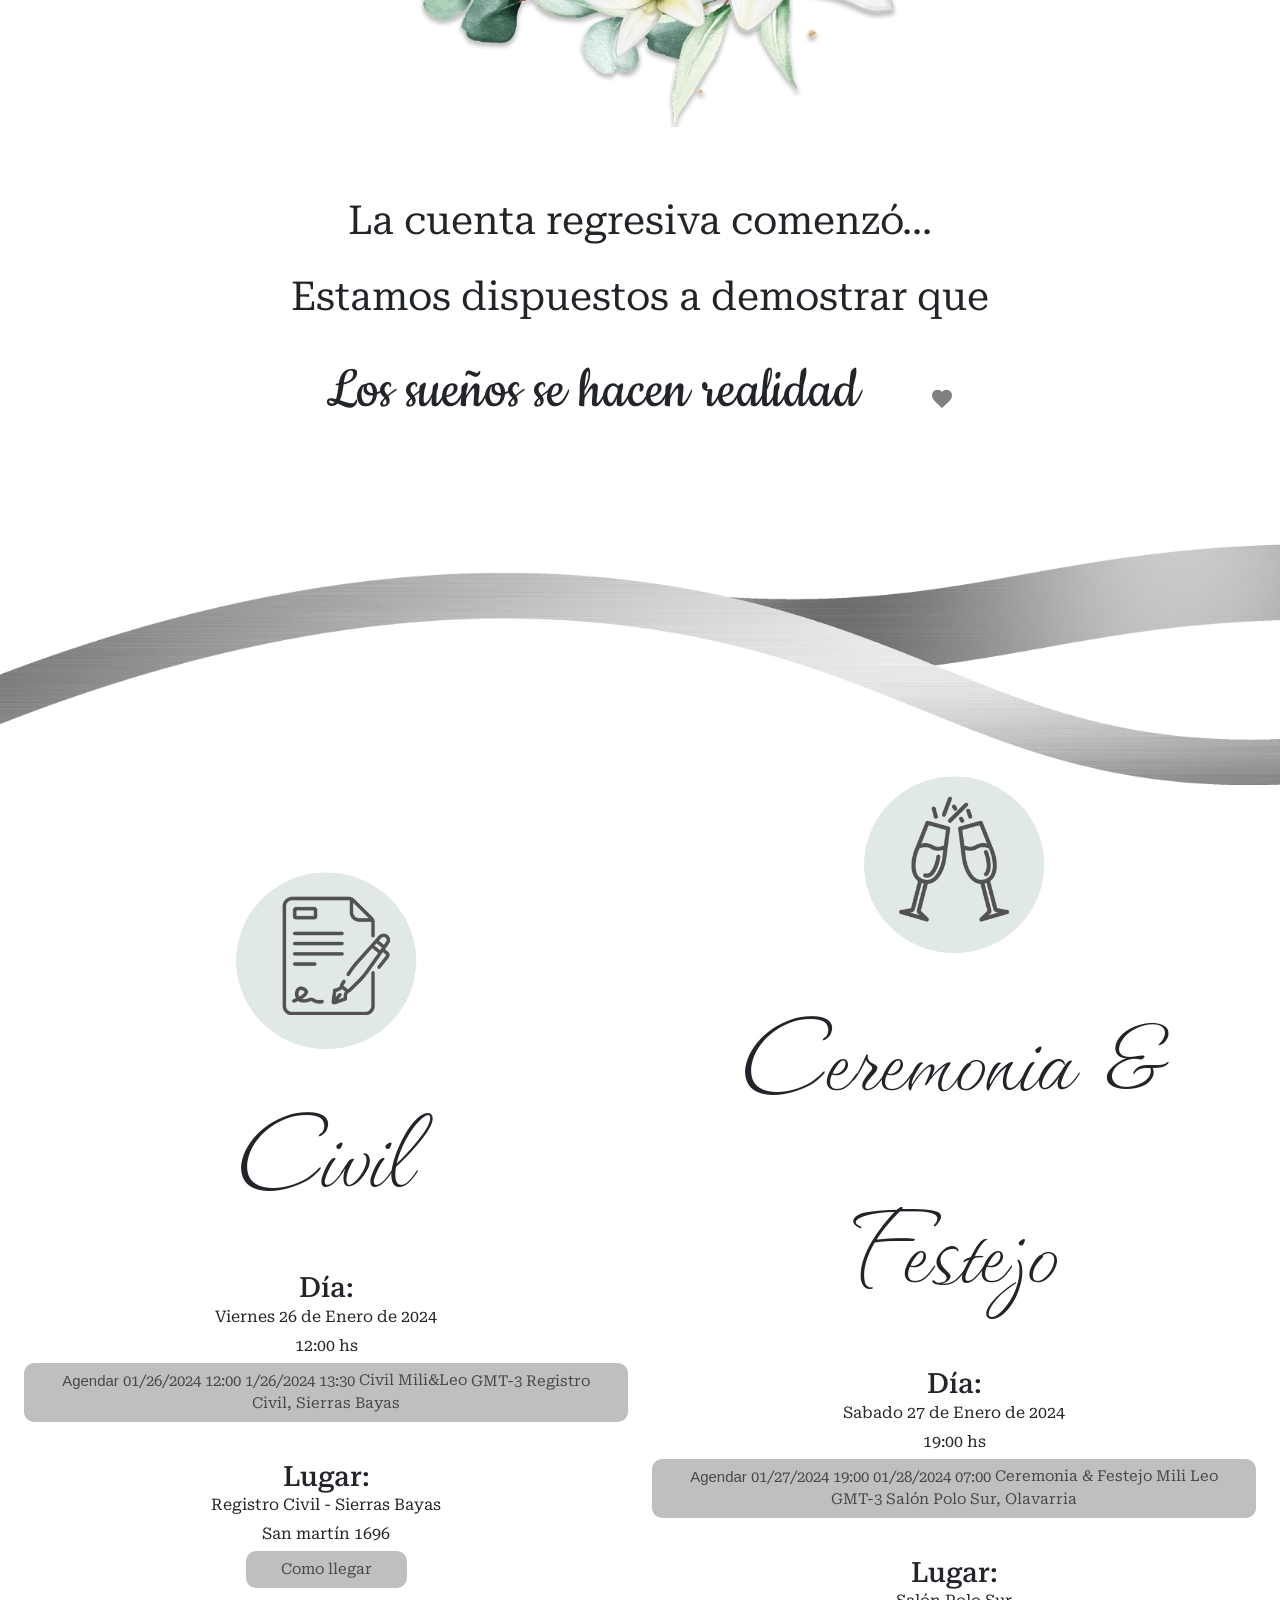
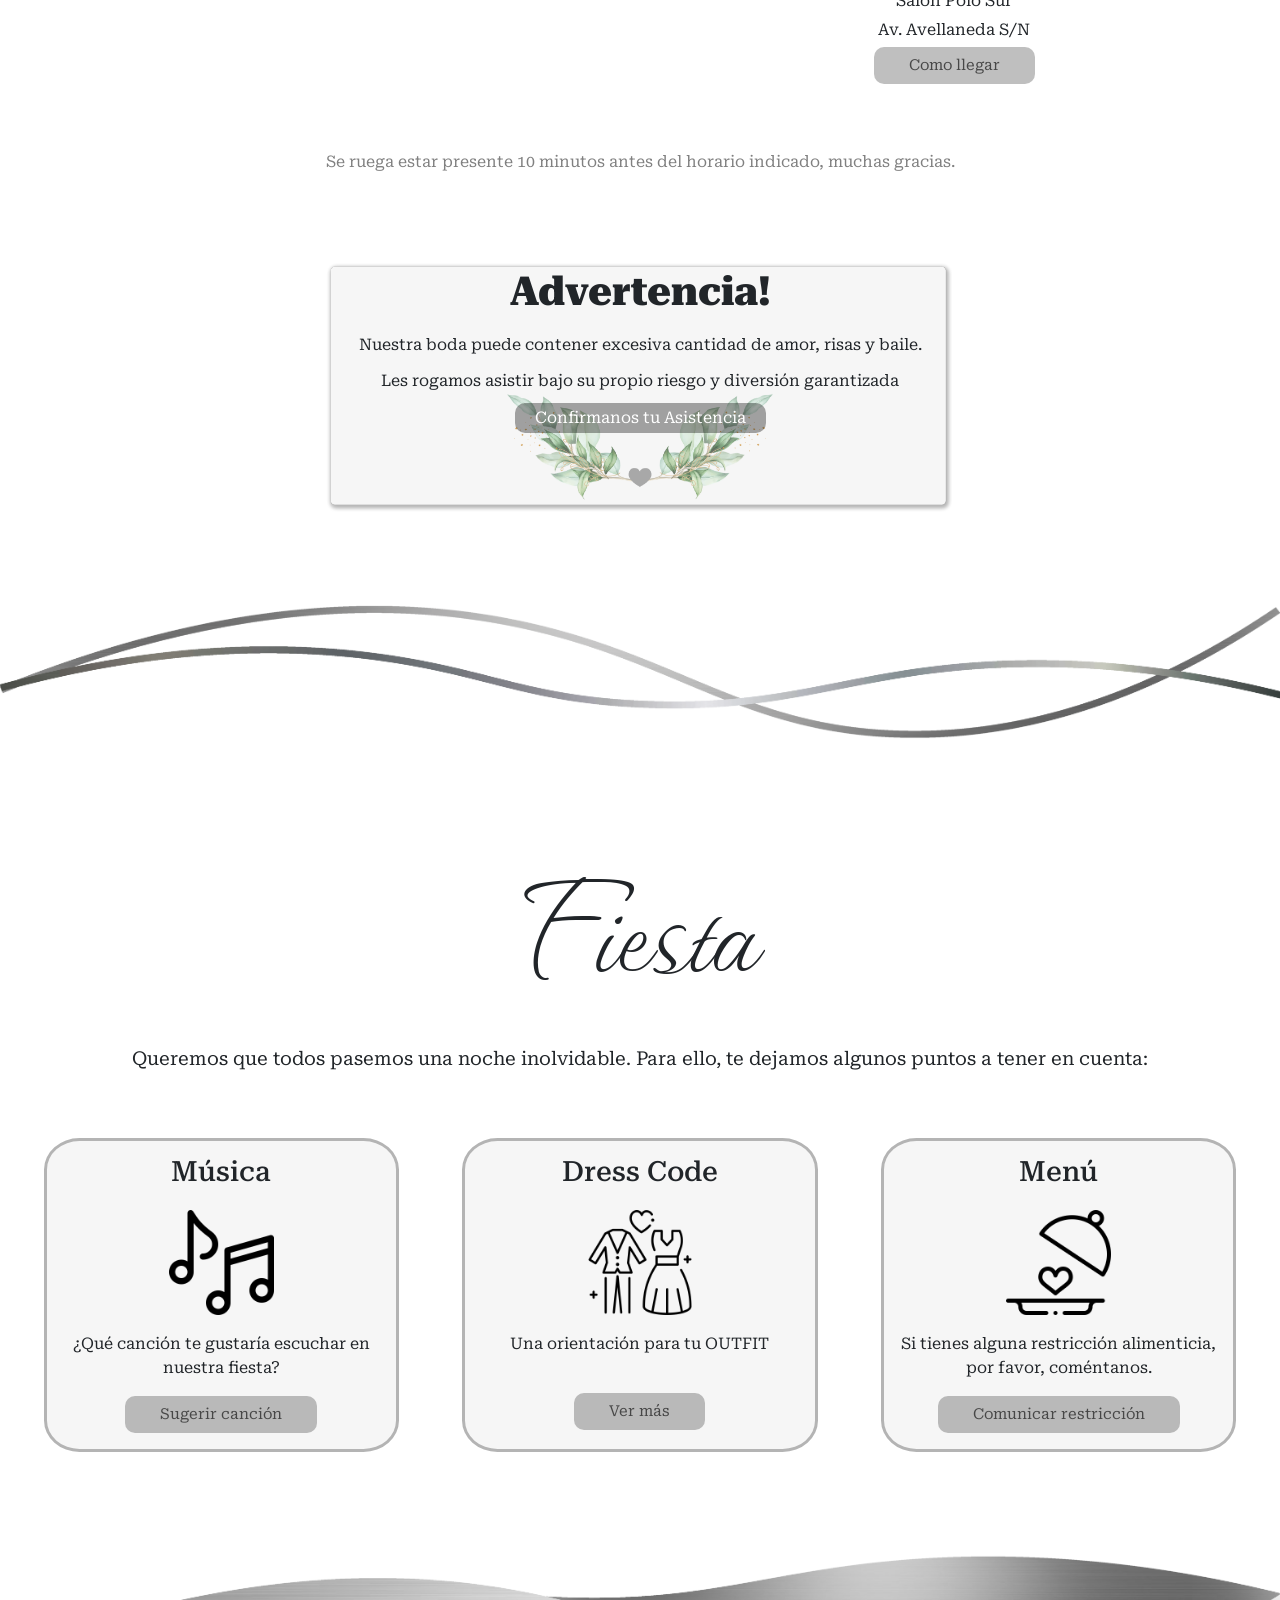
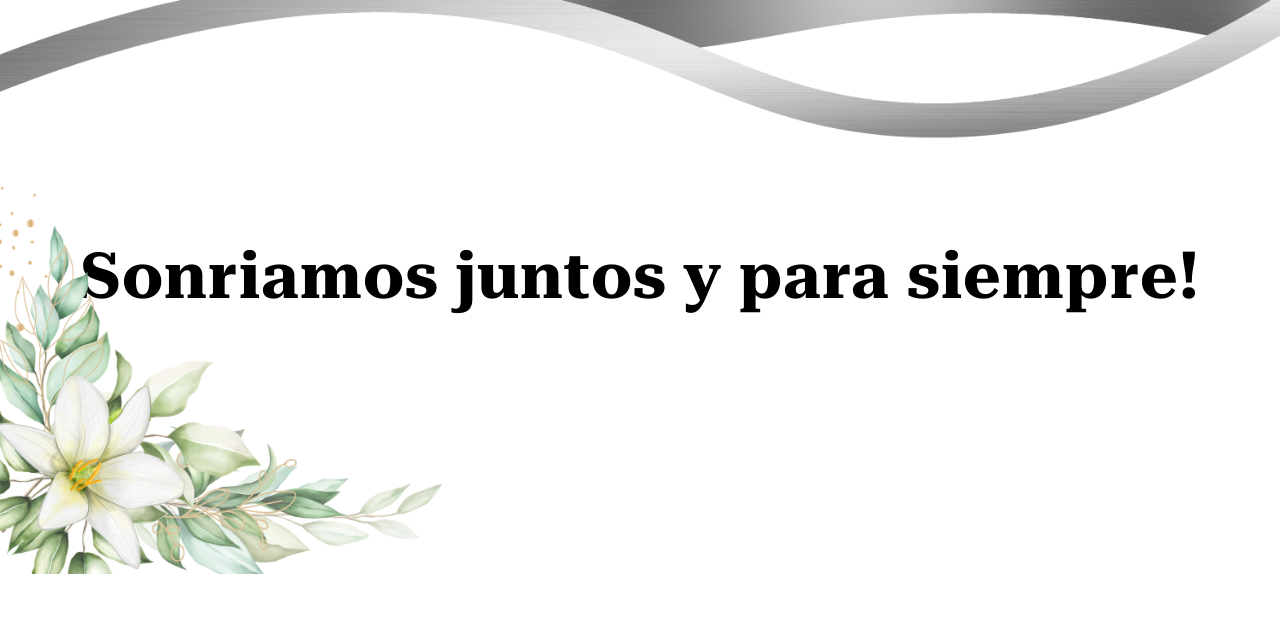
==== commit cd383a68: "3" ====
--- a/index.html
+++ b/index.html
@@ -104,7 +104,7 @@
                     Registro Civil - Sierras Bayas
                 </p>
                 <p class="direccion">
-                    Direccion que pase bel
+                    San martín 1696
                 </p>
                 <a href="https://maps.app.goo.gl/47cMtti1qx45ST428" target="_blank" class="button-lugares-a">
                     <button type="button" class="button-lugares">
--- a/mediaquery.css
+++ b/mediaquery.css
@@ -1,4 +1,4 @@
-@media (max-width: 767px) {
+@media (max-width: 799px) {
     .preloader {
         position: fixed;
         top: 0;
@@ -75,6 +75,7 @@
     .contenido{
         display: flex;
         flex-direction: column;
+        margin: 0%;
         padding: 0% 20%;
         width: 100%;
         text-align: center;
@@ -243,7 +244,7 @@
 
 }
 
-@media (min-width: 768px) and (max-width: 1024px) {
+@media (min-width: 800px) and (max-width: 1024px) {
     .preloader {
         position: fixed;
         top: 0;
